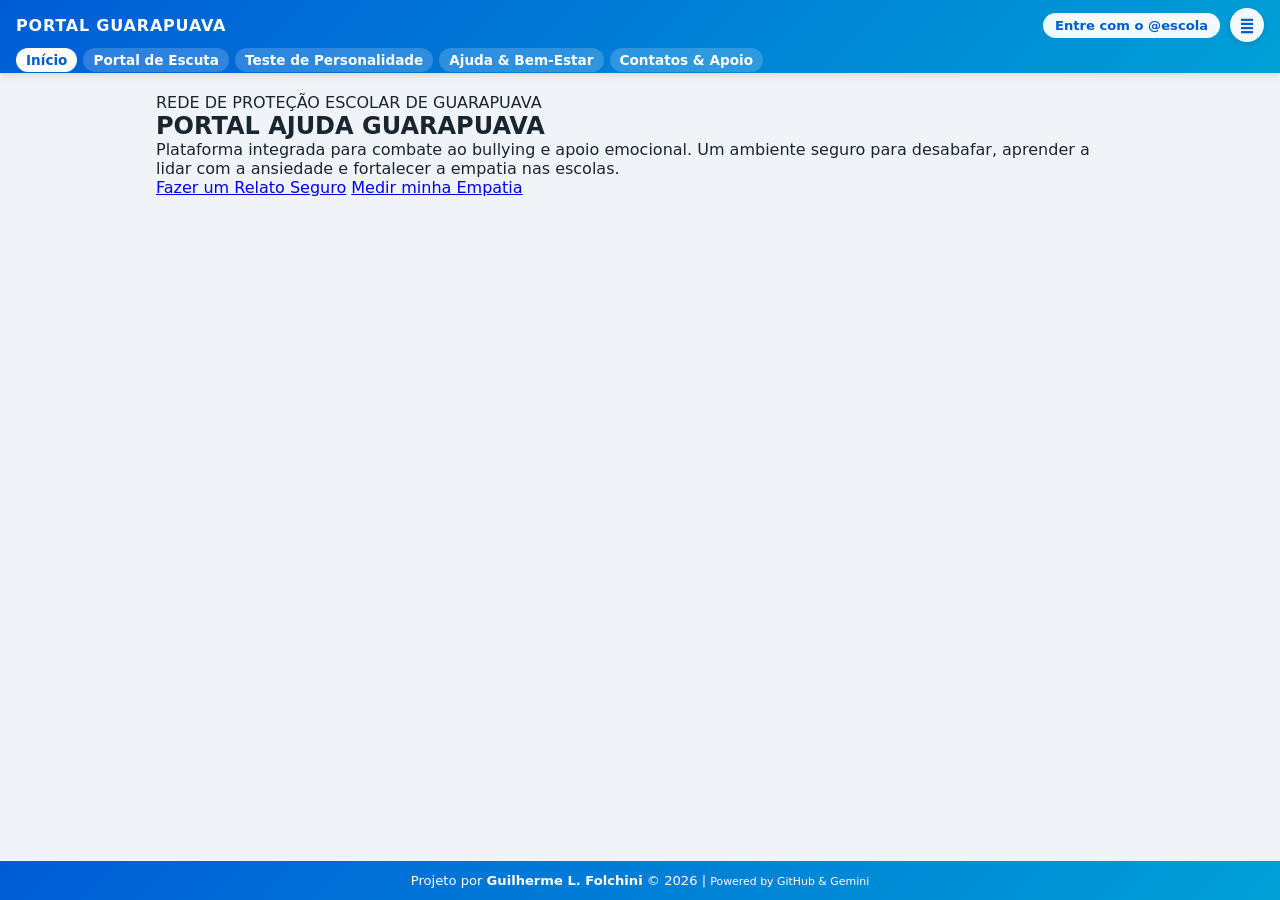
==== index.html @ 2d57bdec "V.2" ====
<!DOCTYPE html>
<html lang="pt-BR">
<head>
  <meta charset="UTF-8">
  <meta name="viewport" content="width=device-width, initial-scale=1.0">
  <title>Portal Ajuda Guarapuava - Início</title>
  <link rel="stylesheet" href="style.css">
</head>
<body>
  <header>
    <div class="top-bar">
      <div class="logo"><a href="index.html" class="logo-link"><span class="logo-text">PORTAL GUARAPUAVA</span></a></div>
      <div class="top-bar-actions">
        <div class="login-wrapper">
          <button id="btn-toggle-login" class="btn-login-toggle">Entre com o @escola</button>
          <div id="login-dropdown" class="login-dropdown-menu hidden">
            <div id="login-form-container">
              <h4>Acesso Seed PR</h4>
              <form id="form-login-seed">
                <div class="role-selector">
                  <label class="role-option"><input type="radio" name="tipo_usuario" value="aluno" checked><span class="role-box">Aluno</span></label>
                  <label class="role-option"><input type="radio" name="tipo_usuario" value="professor"><span class="role-box">Professor</span></label>
                </div>
                <input type="email" id="email-seed" placeholder="seu.nome@escola.pr.gov.br" required>
                <input type="password" id="senha-seed" placeholder="Senha" required>
                <button type="submit" class="btn-login-submit">Entrar</button>
              </form>
            </div>
            <div id="user-profile-badge" class="hidden"></div>
          </div>
        </div>
        <div class="accessibility-wrapper">
          <button id="btn-toggle-accessibility" class="btn-acc-circle">≣</button>
          <div id="accessibility-menu" class="accessibility-dropdown hidden">
            <button id="btn-font-increase">A+ Aumentar Fonte</button>
            <button id="btn-font-decrease">A- Diminuir Fonte</button>
            <button id="btn-dark-mode">Modo Escuro</button>
            <button id="btn-high-contrast">Alto Contraste</button>
          </div>
        </div>
      </div>
    </div>
    <nav class="main-nav">
      <ul>
        <li><a href="index.html" class="active">Início</a></li>
        <li><a href="denuncia.html">Portal de Escuta</a></li>
        <li><a href="teste.html">Teste de Personalidade</a></li>
        <li><a href="ajuda.html">Ajuda & Bem-Estar</a></li>
        <li><a href="contatos.html">Contatos & Apoio</a></li>
      </ul>
    </nav>
  </header>

  <main class="container">
    <section class="hero-thumbnail">
      <div class="thumbnail-badge">REDE DE PROTEÇÃO ESCOLAR DE GUARAPUAVA</div>
      <h1 class="hero-main-title">PORTAL AJUDA GUARAPUAVA</h1>
      <p class="hero-description">
        Plataforma integrada para combate ao bullying e apoio emocional. Um ambiente seguro para desabafar, aprender a lidar com a ansiedade e fortalecer a empatia nas escolas.
      </p>
      <div class="hero-buttons">
        <a href="denuncia.html" class="btn-hero-primary">Fazer um Relato Seguro</a>
        <a href="teste.html" class="btn-hero-secondary">Medir minha Empatia</a>
      </div>
    </section>
  </main>

  <button id="btn-back-to-top">↑</button>
  <footer>
    <p>Projeto por <strong>Guilherme L. Folchini</strong> &copy; 2026 | <small>Powered by GitHub & Gemini</small></p>
  </footer>
  <script src="script.js"></script>
</body>
</html>
---- style.css ----
/* ===================================================
   1. PALETAS DE CORES & VARIÁVEIS
   =================================================== */
:root {
  --grad-1: #005CD6;
  --grad-2: #00A0D6;
  --bg-color: #f0f4f8;
  --card-bg: #ffffff;
  --text-color: #1a2530;
  --border-color: #d1e7dd;
  --font-size-base: 16px;
  --header-bg: linear-gradient(135deg, var(--grad-1), var(--grad-2));
  --footer-bg: linear-gradient(135deg, var(--grad-1), var(--grad-2));
}

body.dark-mode {
  --bg-color: #1e1e2d;
  --card-bg: #2b2b3d;
  --text-color: #f0f0f5;
  --border-color: #3f3f5a;
  --header-bg: linear-gradient(135deg, #0f172a, #1e293b);
  --footer-bg: linear-gradient(135deg, #0f172a, #1e293b);
}

body.high-contrast {
  --bg-color: #000000 !important;
  --card-bg: #000000 !important;
  --text-color: #ffff00 !important;
  --border-color: #ffffff !important;
  --header-bg: #000000 !important;
  --footer-bg: #000000 !important;
}

* {
  box-sizing: border-box;
  margin: 0;
  padding: 0;
  font-family: 'Segoe UI', system-ui, -apple-system, sans-serif;
}

html {
  font-size: var(--font-size-base);
  scroll-behavior: smooth;
}

body {
  background-color: var(--bg-color);
  color: var(--text-color);
  min-height: 100vh;
  display: flex;
  flex-direction: column;
}

/* ===================================================
   2. TOP BAR MAIS COMPACTA & CONTROLES
   =================================================== */
header {
  background: var(--header-bg);
  padding: 4px 16px; /* Reduzido para deixar mais fina */
  box-shadow: 0 2px 8px rgba(0,0,0,0.12);
}

.top-bar {
  display: flex;
  justify-content: space-between;
  align-items: center;
  min-height: 42px;
}

.logo-text {
  color: #ffffff;
  font-weight: 900;
  letter-spacing: 0.8px;
  font-size: 1rem;
}

.logo-link {
  text-decoration: none;
}

.top-bar-actions {
  display: flex;
  gap: 10px;
  align-items: center;
}

/* Botão de Login */
.btn-login-toggle {
  background: rgba(255, 255, 255, 0.95);
  color: #005CD6;
  border: none;
  padding: 5px 12px;
  border-radius: 14px;
  font-weight: 700;
  font-size: 0.82rem;
  cursor: pointer;
  display: flex;
  align-items: center;
  gap: 6px;
  transition: background 0.2s ease;
}

.btn-login-toggle:hover {
  background: #ffffff;
}

.user-avatar-img {
  width: 22px;
  height: 22px;
  border-radius: 50%;
  object-fit: cover;
  border: 1px solid #005CD6;
}

/* Botão Circular de Acessibilidade ≣ no canto superior direito */
.btn-acc-circle {
  width: 34px;
  height: 34px;
  border-radius: 50%;
  background: rgba(255, 255, 255, 0.95);
  color: #005CD6;
  border: none;
  font-size: 1.2rem;
  font-weight: bold;
  cursor: pointer;
  display: flex;
  align-items: center;
  justify-content: center;
  transition: transform 0.2s ease, background 0.2s ease;
  box-shadow: 0 2px 5px rgba(0,0,0,0.15);
}

.btn-acc-circle:hover {
  background: #ffffff;
  transform: scale(1.05);
}

.accessibility-wrapper, .login-wrapper {
  position: relative;
}

.accessibility-dropdown, .login-dropdown-menu {
  position: absolute;
  right: 0;
  top: 42px;
  background: var(--card-bg);
  border: 1px solid var(--border-color);
  padding: 14px;
  border-radius: 12px;
  box-shadow: 0 8px 25px rgba(0,0,0,0.25);
  z-index: 1000;
  min-width: 240px;
}

.accessibility-dropdown button {
  display: block;
  width: 100%;
  padding: 8px 12px;
  margin-bottom: 6px;
  background: transparent;
  border: 1px solid var(--border-color);
  color: var(--text-color);
  border-radius: 8px;
  cursor: pointer;
  text-align: left;
  font-weight: 600;
  font-size: 0.85rem;
}

.accessibility-dropdown button:hover {
  background: var(--grad-1);
  color: #fff;
}

/* Form de Login no Dropdown */
.login-dropdown-menu h4 {
  margin-bottom: 4px;
  font-size: 0.95rem;
}

.login-subtext {
  font-size: 0.75rem;
  opacity: 0.8;
  margin-bottom: 10px;
}

.role-selector {
  display: flex;
  gap: 8px;
  margin-bottom: 10px;
}

.role-option {
  flex: 1;
  cursor: pointer;
}

.role-option input {
  display: none;
}

.role-box {
  display: block;
  text-align: center;
  padding: 5px;
  border: 1px solid var(--border-color);
  border-radius: 6px;
  font-size: 0.8rem;
  font-weight: 600;
}

.role-option input:checked + .role-box {
  background: var(--grad-1);
  color: #ffffff;
  border-color: var(--grad-1);
}

.login-dropdown-menu input[type="email"],
.login-dropdown-menu input[type="password"] {
  width: 100%;
  padding: 7px 9px;
  margin-bottom: 8px;
  border: 1px solid var(--border-color);
  border-radius: 6px;
  background: var(--bg-color);
  color: var(--text-color);
  font-size: 0.82rem;
}

.btn-login-submit {
  width: 100%;
  padding: 7px;
  background: var(--grad-1);
  color: #fff;
  border: none;
  border-radius: 6px;
  font-weight: bold;
  cursor: pointer;
}

/* Card de Perfil do Usuário Logado */
.profile-card {
  text-align: center;
  padding: 8px 4px;
}

.profile-avatar-img {
  width: 56px;
  height: 56px;
  border-radius: 50%;
  margin-bottom: 8px;
  border: 2px solid var(--grad-1);
  object-fit: cover;
}

.profile-name {
  font-weight: bold;
  font-size: 0.95rem;
  margin-bottom: 2px;
}

.profile-email {
  font-size: 0.78rem;
  opacity: 0.75;
  margin-bottom: 10px;
}

/* Navegação Principal */
.main-nav ul {
  display: flex;
  list-style: none;
  margin-top: 4px;
  gap: 6px;
  flex-wrap: wrap;
}

.main-nav a {
  color: #ffffff;
  text-decoration: none;
  font-weight: 600;
  padding: 4px 10px;
  border-radius: 12px;
  background: rgba(255,255,255,0.18);
  font-size: 0.85rem;
  transition: all 0.2s ease;
}

.main-nav a:hover, .main-nav a.active {
  background: #ffffff;
  color: #005CD6;
}

/* ===================================================
   3. CONTEÚDO PRINCIPAL
   =================================================== */
.container {
  max-width: 1000px;
  margin: 20px auto;
  padding: 0 16px;
  flex: 1;
}

.subtitle {
  margin-top: 4px;
  margin-bottom: 18px;
  opacity: 0.85;
  font-size: 0.9rem;
}

.contacts-grid {
  display: grid;
  grid-template-columns: repeat(auto-fit, minmax(270px, 1fr));
  gap: 14px;
}

.contact-card {
  background: var(--card-bg);
  padding: 18px;
  border-radius: 10px;
  border: 1px solid var(--border-color);
  box-shadow: 0 2px 6px rgba(0,0,0,0.04);
}

.contact-card h3 {
  color: var(--grad-1);
  margin-bottom: 6px;
  font-size: 1.05rem;
}

.contact-card p {
  font-size: 0.88rem;
  margin-bottom: 5px;
  line-height: 1.4;
}

.hidden {
  display: none !important;
}

/* ===================================================
   4. BALÃO TRANSPARENTE DE NOTIFICAÇÃO (TOAST)
   =================================================== */
.toast-balao {
  position: fixed;
  bottom: 25px;
  left: 50%;
  transform: translateX(-50%);
  background: rgba(15, 23, 42, 0.75);
  color: #ffffff;
  padding: 8px 20px;
  border-radius: 20px;
  font-size: 0.85rem;
  font-weight: 600;
  z-index: 3000;
  opacity: 0;
  pointer-events: none;
  transition: opacity 0.3s ease, transform 0.3s ease;
  backdrop-filter: blur(5px);
  box-shadow: 0 4px 15px rgba(0,0,0,0.25);
  border: 1px solid rgba(255, 255, 255, 0.2);
}

.toast-balao.show {
  opacity: 1;
}

/* ===================================================
   5. FOOTER & BOTÃO TOPO
   =================================================== */
#btn-back-to-top {
  position: fixed;
  bottom: 20px;
  right: 20px;
  background: var(--grad-1);
  color: #fff;
  border: none;
  padding: 8px 14px;
  border-radius: 50px;
  cursor: pointer;
  display: none;
}

footer {
  text-align: center;
  padding: 12px;
  background: var(--footer-bg);
  color: #fff;
  margin-top: auto;
  font-size: 0.82rem;
}
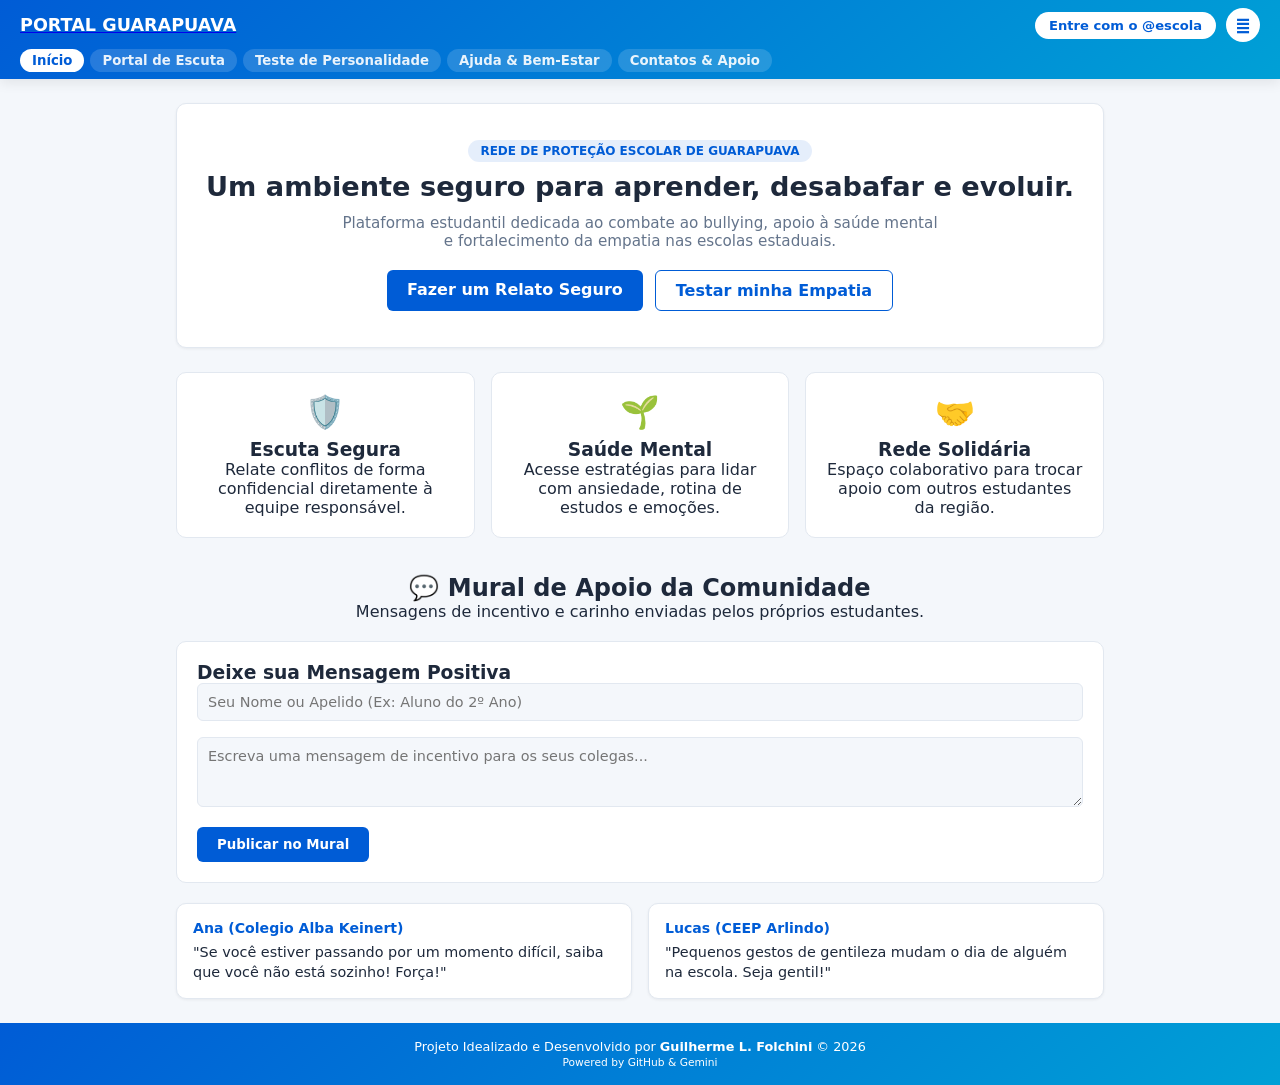
==== commit 399f68bf: "besta 2" ====
--- a/index.html
+++ b/index.html
@@ -7,30 +7,41 @@
   <link rel="stylesheet" href="style.css">
 </head>
 <body>
+
   <header>
     <div class="top-bar">
-      <div class="logo"><a href="index.html" class="logo-link"><span class="logo-text">PORTAL GUARAPUAVA</span></a></div>
+      <div class="logo">
+        <a href="index.html" class="logo-link"><span class="logo-text">PORTAL GUARAPUAVA</span></a>
+      </div>
       <div class="top-bar-actions">
         <div class="login-wrapper">
           <button id="btn-toggle-login" class="btn-login-toggle">Entre com o @escola</button>
           <div id="login-dropdown" class="login-dropdown-menu hidden">
             <div id="login-form-container">
               <h4>Acesso Seed PR</h4>
+              <p class="login-subtext">Utilize sua conta <code>@escola.pr.gov.br</code></p>
               <form id="form-login-seed">
                 <div class="role-selector">
-                  <label class="role-option"><input type="radio" name="tipo_usuario" value="aluno" checked><span class="role-box">Aluno</span></label>
-                  <label class="role-option"><input type="radio" name="tipo_usuario" value="professor"><span class="role-box">Professor</span></label>
+                  <label class="role-option">
+                    <input type="radio" name="tipo_usuario" value="aluno" checked>
+                    <span class="role-box">Aluno</span>
+                  </label>
+                  <label class="role-option">
+                    <input type="radio" name="tipo_usuario" value="professor">
+                    <span class="role-box">Professor</span>
+                  </label>
                 </div>
                 <input type="email" id="email-seed" placeholder="seu.nome@escola.pr.gov.br" required>
-                <input type="password" id="senha-seed" placeholder="Senha" required>
+                <input type="password" id="senha-seed" placeholder="••••••••" required>
                 <button type="submit" class="btn-login-submit">Entrar</button>
               </form>
             </div>
             <div id="user-profile-badge" class="hidden"></div>
           </div>
         </div>
+
         <div class="accessibility-wrapper">
-          <button id="btn-toggle-accessibility" class="btn-acc-circle">≣</button>
+          <button id="btn-toggle-accessibility" class="btn-acc-circle" title="Opções de Acessibilidade">≣</button>
           <div id="accessibility-menu" class="accessibility-dropdown hidden">
             <button id="btn-font-increase">A+ Aumentar Fonte</button>
             <button id="btn-font-decrease">A- Diminuir Fonte</button>
@@ -40,6 +51,7 @@
         </div>
       </div>
     </div>
+
     <nav class="main-nav">
       <ul>
         <li><a href="index.html" class="active">Início</a></li>
@@ -52,23 +64,67 @@
   </header>
 
   <main class="container">
-    <section class="hero-thumbnail">
-      <div class="thumbnail-badge">REDE DE PROTEÇÃO ESCOLAR DE GUARAPUAVA</div>
-      <h1 class="hero-main-title">PORTAL AJUDA GUARAPUAVA</h1>
-      <p class="hero-description">
-        Plataforma integrada para combate ao bullying e apoio emocional. Um ambiente seguro para desabafar, aprender a lidar com a ansiedade e fortalecer a empatia nas escolas.
+    <section class="hero-card">
+      <span class="hero-tag">REDE DE PROTEÇÃO ESCOLAR DE GUARAPUAVA</span>
+      <h1 class="hero-title">Um ambiente seguro para aprender, desabafar e evoluir.</h1>
+      <p class="hero-text">
+        Plataforma estudantil dedicada ao combate ao bullying, apoio à saúde mental e fortalecimento da empatia nas escolas estaduais.
       </p>
-      <div class="hero-buttons">
-        <a href="denuncia.html" class="btn-hero-primary">Fazer um Relato Seguro</a>
-        <a href="teste.html" class="btn-hero-secondary">Medir minha Empatia</a>
+      <div class="hero-actions">
+        <a href="denuncia.html" class="btn-primary">Fazer um Relato Seguro</a>
+        <a href="teste.html" class="btn-secondary">Testar minha Empatia</a>
       </div>
+    </section>
+
+    <section class="features-grid">
+      <div class="feature-item">
+        <div class="feature-icon">🛡️</div>
+        <h3>Escuta Segura</h3>
+        <p>Relate conflitos de forma confidencial diretamente à equipe responsável.</p>
+      </div>
+      <div class="feature-item">
+        <div class="feature-icon">🌱</div>
+        <h3>Saúde Mental</h3>
+        <p>Acesse estratégias para lidar com ansiedade, rotina de estudos e emoções.</p>
+      </div>
+      <div class="feature-item">
+        <div class="feature-icon">🤝</div>
+        <h3>Rede Solidária</h3>
+        <p>Espaço colaborativo para trocar apoio com outros estudantes da região.</p>
+      </div>
+    </section>
+
+    <section class="mural-section">
+      <div class="section-header">
+        <h2>💬 Mural de Apoio da Comunidade</h2>
+        <p>Mensagens de incentivo e carinho enviadas pelos próprios estudantes.</p>
+      </div>
+
+      <div class="mural-form-card">
+        <h3>Deixe sua Mensagem Positiva</h3>
+        <form id="form-novo-post">
+          <div class="form-group">
+            <input type="text" id="autor-post" placeholder="Seu Nome ou Apelido (Ex: Aluno do 2º Ano)" required>
+          </div>
+          <div class="form-group">
+            <textarea id="texto-post" rows="3" placeholder="Escreva uma mensagem de incentivo para os seus colegas..." required></textarea>
+          </div>
+          <button type="submit" class="btn-primary">Publicar no Mural</button>
+        </form>
+      </div>
+
+      <div id="mural-feed" class="mural-grid">
+        </div>
     </section>
   </main>
 
-  <button id="btn-back-to-top">↑</button>
+  <button id="btn-back-to-top" title="Voltar ao topo">↑ Topo</button>
+
   <footer>
-    <p>Projeto por <strong>Guilherme L. Folchini</strong> &copy; 2026 | <small>Powered by GitHub & Gemini</small></p>
+    <p>Projeto Idealizado e Desenvolvido por <strong>Guilherme L. Folchini</strong> &copy; 2026</p>
+    <p class="powered-tag"><small>Powered by GitHub & Gemini</small></p>
   </footer>
+
   <script src="script.js"></script>
 </body>
 </html>
--- a/style.css
+++ b/style.css
@@ -1,36 +1,49 @@
 /* ===================================================
-   1. PALETAS DE CORES & VARIÁVEIS
+   1. VARIÁVEIS E TEMAS (DARK MODE & ALTO CONTRASTE)
    =================================================== */
 :root {
-  --grad-1: #005CD6;
-  --grad-2: #00A0D6;
-  --bg-color: #f0f4f8;
-  --card-bg: #ffffff;
-  --text-color: #1a2530;
-  --border-color: #d1e7dd;
-  --font-size-base: 16px;
-  --header-bg: linear-gradient(135deg, var(--grad-1), var(--grad-2));
-  --footer-bg: linear-gradient(135deg, var(--grad-1), var(--grad-2));
-}
-
+  --primary: #005CD6;
+  --primary-hover: #0046a3;
+  --bg-main: #f4f7fb;
+  --bg-card: #ffffff;
+  --bg-header: linear-gradient(135deg, #005CD6, #00A0D6);
+  --text-main: #1e293b;
+  --text-muted: #64748b;
+  --border-color: #e2e8f0;
+  --shadow-sm: 0 1px 3px rgba(0,0,0,0.06);
+  --shadow-md: 0 4px 12px rgba(0,0,0,0.08);
+  --radius: 10px;
+}
+
+/* Modo Escuro Corrigido */
 body.dark-mode {
-  --bg-color: #1e1e2d;
-  --card-bg: #2b2b3d;
-  --text-color: #f0f0f5;
-  --border-color: #3f3f5a;
-  --header-bg: linear-gradient(135deg, #0f172a, #1e293b);
-  --footer-bg: linear-gradient(135deg, #0f172a, #1e293b);
-}
-
+  --primary: #38bdf8;
+  --primary-hover: #0284c7;
+  --bg-main: #0f172a;
+  --bg-card: #1e293b;
+  --bg-header: linear-gradient(135deg, #0f172a, #1e293b);
+  --text-main: #f8fafc;
+  --text-muted: #94a3b8;
+  --border-color: #334155;
+  --shadow-sm: 0 1px 3px rgba(0,0,0,0.3);
+  --shadow-md: 0 4px 12px rgba(0,0,0,0.4);
+}
+
+/* Alto Contraste Corrigido */
 body.high-contrast {
-  --bg-color: #000000 !important;
-  --card-bg: #000000 !important;
-  --text-color: #ffff00 !important;
+  --primary: #ffff00;
+  --primary-hover: #ffffff;
+  --bg-main: #000000 !important;
+  --bg-card: #000000 !important;
+  --bg-header: #000000 !important;
+  --text-main: #ffff00 !important;
+  --text-muted: #ffffff !important;
   --border-color: #ffffff !important;
-  --header-bg: #000000 !important;
-  --footer-bg: #000000 !important;
-}
-
+  --shadow-sm: none;
+  --shadow-md: none;
+}
+
+/* Reset Global */
 * {
   box-sizing: border-box;
   margin: 0;
@@ -38,353 +51,266 @@
   font-family: 'Segoe UI', system-ui, -apple-system, sans-serif;
 }
 
-html {
-  font-size: var(--font-size-base);
-  scroll-behavior: smooth;
-}
-
 body {
-  background-color: var(--bg-color);
-  color: var(--text-color);
+  background-color: var(--bg-main);
+  color: var(--text-main);
   min-height: 100vh;
   display: flex;
   flex-direction: column;
-}
+  transition: background 0.2s ease, color 0.2s ease;
+}
+
+.hidden { display: none !important; }
 
 /* ===================================================
-   2. TOP BAR MAIS COMPACTA & CONTROLES
+   2. HEADER & TOP BAR
    =================================================== */
 header {
-  background: var(--header-bg);
-  padding: 4px 16px; /* Reduzido para deixar mais fina */
-  box-shadow: 0 2px 8px rgba(0,0,0,0.12);
+  background: var(--bg-header);
+  color: #fff;
+  padding: 8px 20px 10px 20px;
+  position: sticky;
+  top: 0;
+  z-index: 1000;
+  box-shadow: var(--shadow-md);
 }
 
 .top-bar {
   display: flex;
   justify-content: space-between;
   align-items: center;
-  min-height: 42px;
 }
 
 .logo-text {
-  color: #ffffff;
-  font-weight: 900;
-  letter-spacing: 0.8px;
-  font-size: 1rem;
-}
-
-.logo-link {
+  color: #fff;
+  font-weight: 800;
+  font-size: 1.1rem;
   text-decoration: none;
 }
 
 .top-bar-actions {
   display: flex;
+  align-items: center;
   gap: 10px;
-  align-items: center;
-}
-
-/* Botão de Login */
+}
+
 .btn-login-toggle {
-  background: rgba(255, 255, 255, 0.95);
+  background: #fff;
   color: #005CD6;
   border: none;
-  padding: 5px 12px;
-  border-radius: 14px;
+  padding: 6px 14px;
+  border-radius: 20px;
   font-weight: 700;
   font-size: 0.82rem;
   cursor: pointer;
   display: flex;
   align-items: center;
-  gap: 6px;
-  transition: background 0.2s ease;
-}
-
-.btn-login-toggle:hover {
-  background: #ffffff;
-}
-
-.user-avatar-img {
-  width: 22px;
-  height: 22px;
-  border-radius: 50%;
-  object-fit: cover;
-  border: 1px solid #005CD6;
-}
-
-/* Botão Circular de Acessibilidade ≣ no canto superior direito */
+  gap: 8px;
+}
+
 .btn-acc-circle {
   width: 34px;
   height: 34px;
   border-radius: 50%;
-  background: rgba(255, 255, 255, 0.95);
+  background: #fff;
   color: #005CD6;
   border: none;
   font-size: 1.2rem;
-  font-weight: bold;
   cursor: pointer;
   display: flex;
   align-items: center;
   justify-content: center;
-  transition: transform 0.2s ease, background 0.2s ease;
-  box-shadow: 0 2px 5px rgba(0,0,0,0.15);
-}
-
-.btn-acc-circle:hover {
-  background: #ffffff;
-  transform: scale(1.05);
-}
-
-.accessibility-wrapper, .login-wrapper {
-  position: relative;
-}
+  font-weight: bold;
+}
+
+/* Dropdowns */
+.accessibility-wrapper, .login-wrapper { position: relative; }
 
 .accessibility-dropdown, .login-dropdown-menu {
   position: absolute;
   right: 0;
   top: 42px;
-  background: var(--card-bg);
-  border: 1px solid var(--border-color);
-  padding: 14px;
-  border-radius: 12px;
-  box-shadow: 0 8px 25px rgba(0,0,0,0.25);
-  z-index: 1000;
+  background: var(--bg-card);
+  border: 1px solid var(--border-color);
+  padding: 16px;
+  border-radius: var(--radius);
+  box-shadow: var(--shadow-md);
   min-width: 240px;
+  z-index: 2000;
 }
 
 .accessibility-dropdown button {
   display: block;
   width: 100%;
-  padding: 8px 12px;
+  padding: 8px;
   margin-bottom: 6px;
   background: transparent;
   border: 1px solid var(--border-color);
-  color: var(--text-color);
-  border-radius: 8px;
+  color: var(--text-main);
+  border-radius: 6px;
   cursor: pointer;
+  font-weight: 600;
   text-align: left;
-  font-weight: 600;
-  font-size: 0.85rem;
-}
-
-.accessibility-dropdown button:hover {
-  background: var(--grad-1);
-  color: #fff;
-}
-
-/* Form de Login no Dropdown */
-.login-dropdown-menu h4 {
-  margin-bottom: 4px;
-  font-size: 0.95rem;
-}
-
-.login-subtext {
-  font-size: 0.75rem;
-  opacity: 0.8;
-  margin-bottom: 10px;
-}
-
-.role-selector {
-  display: flex;
-  gap: 8px;
-  margin-bottom: 10px;
-}
-
-.role-option {
-  flex: 1;
-  cursor: pointer;
-}
-
-.role-option input {
-  display: none;
-}
-
+}
+
+.role-selector { display: flex; gap: 8px; margin: 8px 0; }
+.role-option { flex: 1; cursor: pointer; }
+.role-option input { display: none; }
 .role-box {
-  display: block;
-  text-align: center;
-  padding: 5px;
-  border: 1px solid var(--border-color);
-  border-radius: 6px;
-  font-size: 0.8rem;
-  font-weight: 600;
-}
-
+  display: block; text-align: center; padding: 4px;
+  border: 1px solid var(--border-color); border-radius: 4px;
+  font-size: 0.8rem; color: var(--text-muted);
+}
 .role-option input:checked + .role-box {
-  background: var(--grad-1);
-  color: #ffffff;
-  border-color: var(--grad-1);
-}
-
-.login-dropdown-menu input[type="email"],
-.login-dropdown-menu input[type="password"] {
-  width: 100%;
-  padding: 7px 9px;
-  margin-bottom: 8px;
-  border: 1px solid var(--border-color);
-  border-radius: 6px;
-  background: var(--bg-color);
-  color: var(--text-color);
-  font-size: 0.82rem;
+  background: var(--primary); color: #fff; border-color: var(--primary);
 }
 
 .btn-login-submit {
-  width: 100%;
-  padding: 7px;
-  background: var(--grad-1);
-  color: #fff;
-  border: none;
-  border-radius: 6px;
-  font-weight: bold;
-  cursor: pointer;
-}
-
-/* Card de Perfil do Usuário Logado */
-.profile-card {
-  text-align: center;
-  padding: 8px 4px;
-}
-
-.profile-avatar-img {
-  width: 56px;
-  height: 56px;
-  border-radius: 50%;
-  margin-bottom: 8px;
-  border: 2px solid var(--grad-1);
-  object-fit: cover;
-}
-
-.profile-name {
-  font-weight: bold;
-  font-size: 0.95rem;
-  margin-bottom: 2px;
-}
-
-.profile-email {
-  font-size: 0.78rem;
-  opacity: 0.75;
-  margin-bottom: 10px;
-}
-
-/* Navegação Principal */
-.main-nav ul {
-  display: flex;
-  list-style: none;
-  margin-top: 4px;
-  gap: 6px;
-  flex-wrap: wrap;
-}
-
+  width: 100%; padding: 8px; background: var(--primary); color: #fff;
+  border: none; border-radius: 4px; font-weight: bold; cursor: pointer;
+}
+
+.main-nav { margin-top: 8px; }
+.main-nav ul { display: flex; list-style: none; gap: 6px; flex-wrap: wrap; }
 .main-nav a {
-  color: #ffffff;
-  text-decoration: none;
-  font-weight: 600;
-  padding: 4px 10px;
-  border-radius: 12px;
-  background: rgba(255,255,255,0.18);
-  font-size: 0.85rem;
-  transition: all 0.2s ease;
-}
-
-.main-nav a:hover, .main-nav a.active {
-  background: #ffffff;
-  color: #005CD6;
-}
+  color: rgba(255,255,255,0.9); text-decoration: none; font-weight: 600;
+  font-size: 0.83rem; padding: 4px 12px; border-radius: 14px; background: rgba(255,255,255,0.15);
+}
+.main-nav a.active, .main-nav a:hover { background: #fff; color: #005CD6; }
 
 /* ===================================================
-   3. CONTEÚDO PRINCIPAL
+   3. ESTRUTURA E SEÇÕES
    =================================================== */
 .container {
-  max-width: 1000px;
-  margin: 20px auto;
+  max-width: 960px;
+  margin: 24px auto;
   padding: 0 16px;
   flex: 1;
-}
-
-.subtitle {
-  margin-top: 4px;
-  margin-bottom: 18px;
-  opacity: 0.85;
-  font-size: 0.9rem;
-}
-
-.contacts-grid {
+  width: 100%;
+}
+
+.section-header { margin-bottom: 20px; text-align: center; }
+.subtitle { color: var(--text-muted); font-size: 0.9rem; margin-top: 4px; }
+
+/* Hero Banner */
+.hero-card {
+  background: var(--bg-card);
+  border: 1px solid var(--border-color);
+  padding: 36px 24px;
+  border-radius: var(--radius);
+  text-align: center;
+  box-shadow: var(--shadow-sm);
+  margin-bottom: 24px;
+}
+
+.hero-tag {
+  background: rgba(0,92,214,0.1);
+  color: var(--primary);
+  font-size: 0.75rem;
+  font-weight: 800;
+  padding: 4px 12px;
+  border-radius: 12px;
+}
+
+.hero-title { font-size: 1.7rem; margin: 12px 0; color: var(--text-main); }
+.hero-text { color: var(--text-muted); max-width: 600px; margin: 0 auto 20px auto; font-size: 0.95rem; }
+.hero-actions { display: flex; justify-content: center; gap: 12px; flex-wrap: wrap; }
+
+.features-grid {
   display: grid;
-  grid-template-columns: repeat(auto-fit, minmax(270px, 1fr));
-  gap: 14px;
-}
-
-.contact-card {
-  background: var(--card-bg);
-  padding: 18px;
-  border-radius: 10px;
-  border: 1px solid var(--border-color);
-  box-shadow: 0 2px 6px rgba(0,0,0,0.04);
-}
-
-.contact-card h3 {
-  color: var(--grad-1);
-  margin-bottom: 6px;
-  font-size: 1.05rem;
-}
-
-.contact-card p {
-  font-size: 0.88rem;
-  margin-bottom: 5px;
-  line-height: 1.4;
-}
-
-.hidden {
-  display: none !important;
-}
-
-/* ===================================================
-   4. BALÃO TRANSPARENTE DE NOTIFICAÇÃO (TOAST)
-   =================================================== */
+  grid-template-columns: repeat(auto-fit, minmax(250px, 1fr));
+  gap: 16px;
+  margin-bottom: 30px;
+}
+
+.feature-item {
+  background: var(--bg-card);
+  border: 1px solid var(--border-color);
+  padding: 20px;
+  border-radius: var(--radius);
+  text-align: center;
+}
+
+.feature-icon { font-size: 2rem; margin-bottom: 8px; }
+
+/* Mural de Apoio */
+.mural-section { margin-top: 36px; }
+.mural-form-card {
+  background: var(--bg-card);
+  border: 1px solid var(--border-color);
+  padding: 20px;
+  border-radius: var(--radius);
+  margin-bottom: 20px;
+}
+
+.mural-grid {
+  display: grid;
+  grid-template-columns: repeat(auto-fit, minmax(260px, 1fr));
+  gap: 16px;
+}
+
+.mural-card {
+  background: var(--bg-card);
+  border: 1px solid var(--border-color);
+  padding: 16px;
+  border-radius: var(--radius);
+  box-shadow: var(--shadow-sm);
+}
+
+.mural-author { font-weight: 700; color: var(--primary); font-size: 0.88rem; margin-bottom: 6px; }
+.mural-text { font-size: 0.9rem; color: var(--text-main); line-height: 1.4; }
+
+/* Forms & UI Cards */
+.form-container, .contact-card {
+  background: var(--bg-card);
+  border: 1px solid var(--border-color);
+  padding: 24px;
+  border-radius: var(--radius);
+  box-shadow: var(--shadow-sm);
+}
+
+.form-group { margin-bottom: 16px; }
+.form-group label { display: block; font-weight: 600; font-size: 0.85rem; margin-bottom: 6px; }
+
+input[type="text"], input[type="email"], input[type="password"], select, textarea {
+  width: 100%; padding: 10px; border: 1px solid var(--border-color);
+  border-radius: 6px; background: var(--bg-main); color: var(--text-main); font-size: 0.9rem;
+}
+
+.btn-primary {
+  background: var(--primary); color: #fff; border: none; padding: 10px 20px;
+  border-radius: 6px; font-weight: 700; cursor: pointer; text-decoration: none; display: inline-block;
+}
+
+.btn-secondary {
+  background: transparent; color: var(--primary); border: 1px solid var(--primary);
+  padding: 10px 20px; border-radius: 6px; font-weight: 700; cursor: pointer; text-decoration: none; display: inline-block;
+}
+
+.contacts-grid { display: grid; grid-template-columns: repeat(auto-fit, minmax(270px, 1fr)); gap: 16px; }
+
+.alert-box { padding: 14px; border-radius: 6px; font-size: 0.88rem; margin-bottom: 16px; }
+.alert-box.warning { background: rgba(245, 158, 11, 0.15); border: 1px solid #f59e0b; color: #b45309; }
+.alert-box.info { background: rgba(0, 92, 214, 0.15); border: 1px solid var(--primary); color: var(--primary); }
+
+/* Toast & Modais */
 .toast-balao {
-  position: fixed;
-  bottom: 25px;
-  left: 50%;
-  transform: translateX(-50%);
-  background: rgba(15, 23, 42, 0.75);
-  color: #ffffff;
-  padding: 8px 20px;
-  border-radius: 20px;
-  font-size: 0.85rem;
-  font-weight: 600;
-  z-index: 3000;
-  opacity: 0;
-  pointer-events: none;
-  transition: opacity 0.3s ease, transform 0.3s ease;
-  backdrop-filter: blur(5px);
-  box-shadow: 0 4px 15px rgba(0,0,0,0.25);
-  border: 1px solid rgba(255, 255, 255, 0.2);
-}
-
-.toast-balao.show {
-  opacity: 1;
-}
-
-/* ===================================================
-   5. FOOTER & BOTÃO TOPO
-   =================================================== */
+  position: fixed; bottom: 20px; left: 50%; transform: translateX(-50%);
+  background: rgba(15, 23, 42, 0.9); color: #fff; padding: 8px 20px;
+  border-radius: 20px; font-size: 0.85rem; pointer-events: none; opacity: 0; transition: opacity 0.3s;
+}
+.toast-balao.show { opacity: 1; }
+
+.modal-overlay {
+  position: fixed; top:0; left:0; width:100%; height:100%;
+  background: rgba(0,0,0,0.5); display: flex; align-items: center; justify-content: center; z-index: 3000;
+}
+.modal-box { background: var(--bg-card); padding: 24px; border-radius: var(--radius); text-align: center; max-width: 400px; width: 90%; }
+.modal-buttons { display: flex; gap: 10px; justify-content: center; margin-top: 16px; }
+
 #btn-back-to-top {
-  position: fixed;
-  bottom: 20px;
-  right: 20px;
-  background: var(--grad-1);
-  color: #fff;
-  border: none;
-  padding: 8px 14px;
-  border-radius: 50px;
-  cursor: pointer;
-  display: none;
-}
-
-footer {
-  text-align: center;
-  padding: 12px;
-  background: var(--footer-bg);
-  color: #fff;
-  margin-top: auto;
-  font-size: 0.82rem;
-}+  position: fixed; bottom: 20px; right: 20px; background: var(--primary);
+  color: #fff; border: none; padding: 8px 14px; border-radius: 20px; cursor: pointer; display: none;
+}
+
+footer { text-align: center; padding: 16px; background: var(--bg-header); color: #fff; margin-top: auto; font-size: 0.8rem; }
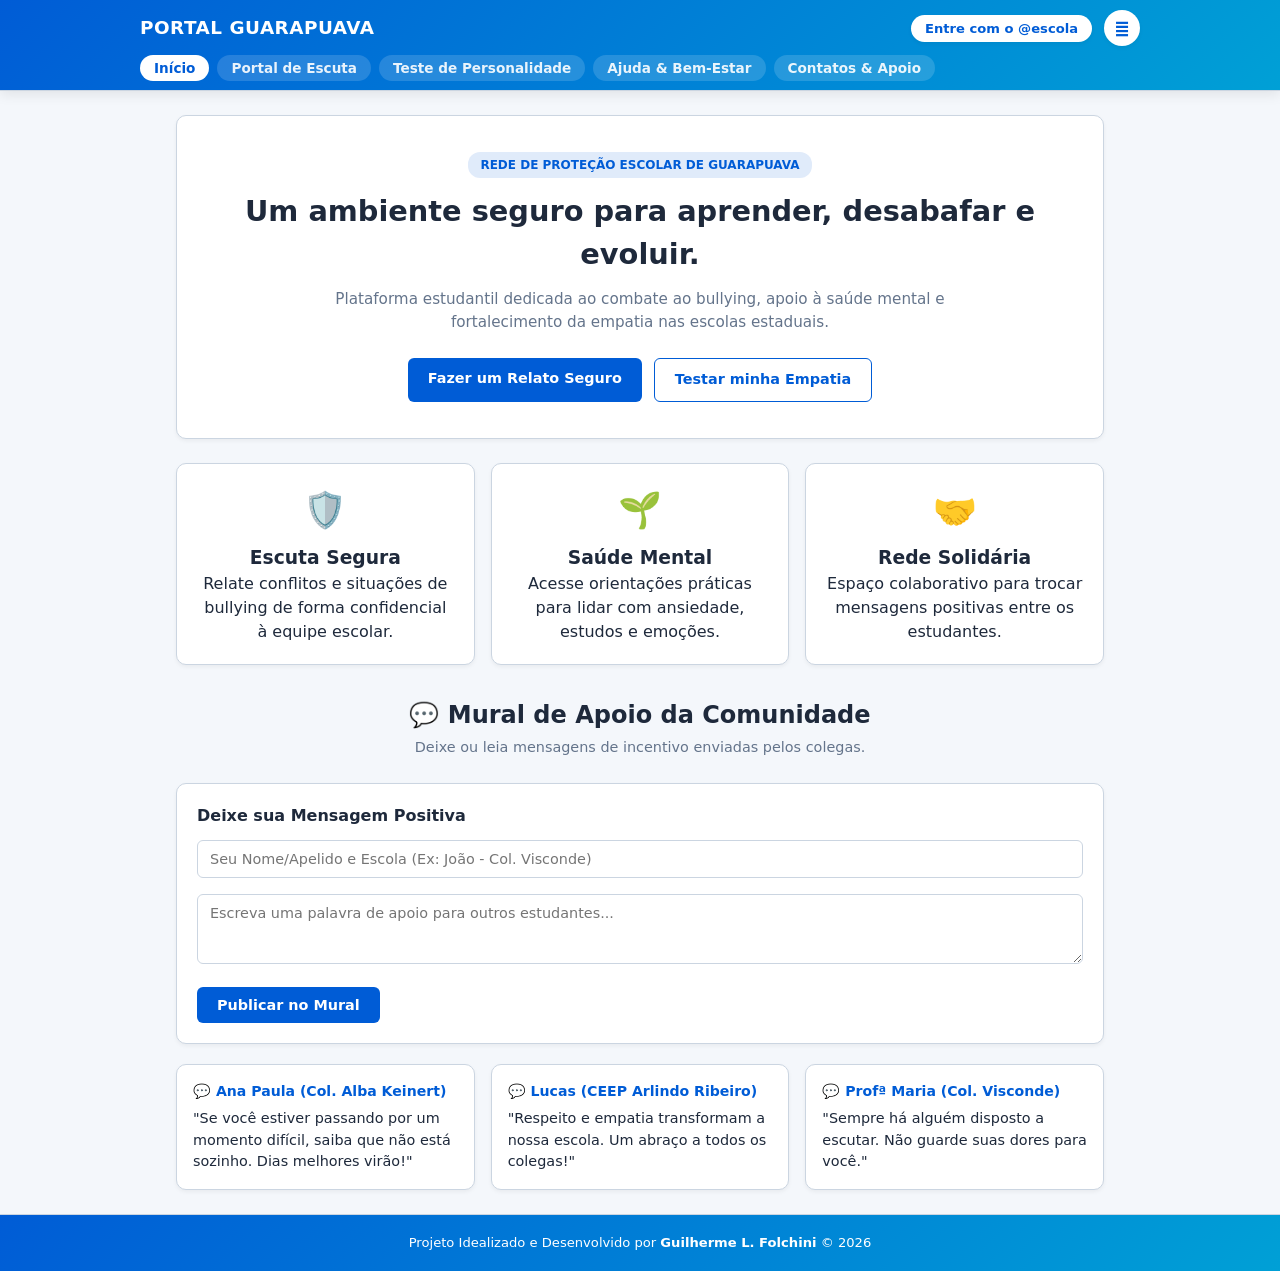
==== commit 2575a6d0: "betudos 2.3" ====
--- a/index.html
+++ b/index.html
@@ -3,7 +3,7 @@
 <head>
   <meta charset="UTF-8">
   <meta name="viewport" content="width=device-width, initial-scale=1.0">
-  <title>Portal Ajuda Guarapuava - Início</title>
+  <title>Portal Guarapuava - Início</title>
   <link rel="stylesheet" href="style.css">
 </head>
 <body>
@@ -11,29 +11,19 @@
   <header>
     <div class="top-bar">
       <div class="logo">
-        <a href="index.html" class="logo-link"><span class="logo-text">PORTAL GUARAPUAVA</span></a>
+        <a href="index.html" class="logo-link">PORTAL GUARAPUAVA</a>
       </div>
       <div class="top-bar-actions">
         <div class="login-wrapper">
           <button id="btn-toggle-login" class="btn-login-toggle">Entre com o @escola</button>
           <div id="login-dropdown" class="login-dropdown-menu hidden">
             <div id="login-form-container">
-              <h4>Acesso Seed PR</h4>
-              <p class="login-subtext">Utilize sua conta <code>@escola.pr.gov.br</code></p>
+              <h4 style="margin-bottom:4px; font-size:0.9rem;">Acesso Seed PR</h4>
+              <p style="font-size:0.75rem; color:var(--text-muted); margin-bottom:12px;">Utilize sua conta <code>@escola.pr.gov.br</code></p>
               <form id="form-login-seed">
-                <div class="role-selector">
-                  <label class="role-option">
-                    <input type="radio" name="tipo_usuario" value="aluno" checked>
-                    <span class="role-box">Aluno</span>
-                  </label>
-                  <label class="role-option">
-                    <input type="radio" name="tipo_usuario" value="professor">
-                    <span class="role-box">Professor</span>
-                  </label>
-                </div>
-                <input type="email" id="email-seed" placeholder="seu.nome@escola.pr.gov.br" required>
-                <input type="password" id="senha-seed" placeholder="••••••••" required>
-                <button type="submit" class="btn-login-submit">Entrar</button>
+                <input type="email" id="email-seed" placeholder="seu.nome@escola.pr.gov.br" style="margin-bottom:10px;" required>
+                <input type="password" id="senha-seed" placeholder="••••••••" style="margin-bottom:12px;" required>
+                <button type="submit" class="btn-primary" style="width:100%; padding:8px;">Entrar</button>
               </form>
             </div>
             <div id="user-profile-badge" class="hidden"></div>
@@ -41,7 +31,7 @@
         </div>
 
         <div class="accessibility-wrapper">
-          <button id="btn-toggle-accessibility" class="btn-acc-circle" title="Opções de Acessibilidade">≣</button>
+          <button id="btn-toggle-accessibility" class="btn-acc-circle" title="Acessibilidade">≣</button>
           <div id="accessibility-menu" class="accessibility-dropdown hidden">
             <button id="btn-font-increase">A+ Aumentar Fonte</button>
             <button id="btn-font-decrease">A- Diminuir Fonte</button>
@@ -80,49 +70,47 @@
       <div class="feature-item">
         <div class="feature-icon">🛡️</div>
         <h3>Escuta Segura</h3>
-        <p>Relate conflitos de forma confidencial diretamente à equipe responsável.</p>
+        <p>Relate conflitos e situações de bullying de forma confidencial à equipe escolar.</p>
       </div>
       <div class="feature-item">
         <div class="feature-icon">🌱</div>
         <h3>Saúde Mental</h3>
-        <p>Acesse estratégias para lidar com ansiedade, rotina de estudos e emoções.</p>
+        <p>Acesse orientações práticas para lidar com ansiedade, estudos e emoções.</p>
       </div>
       <div class="feature-item">
         <div class="feature-icon">🤝</div>
         <h3>Rede Solidária</h3>
-        <p>Espaço colaborativo para trocar apoio com outros estudantes da região.</p>
+        <p>Espaço colaborativo para trocar mensagens positivas entre os estudantes.</p>
       </div>
     </section>
 
     <section class="mural-section">
       <div class="section-header">
         <h2>💬 Mural de Apoio da Comunidade</h2>
-        <p>Mensagens de incentivo e carinho enviadas pelos próprios estudantes.</p>
+        <p class="subtitle">Deixe ou leia mensagens de incentivo enviadas pelos colegas.</p>
       </div>
 
       <div class="mural-form-card">
-        <h3>Deixe sua Mensagem Positiva</h3>
+        <h3 style="margin-bottom:12px; font-size:1rem;">Deixe sua Mensagem Positiva</h3>
         <form id="form-novo-post">
           <div class="form-group">
-            <input type="text" id="autor-post" placeholder="Seu Nome ou Apelido (Ex: Aluno do 2º Ano)" required>
+            <input type="text" id="autor-post" placeholder="Seu Nome/Apelido e Escola (Ex: João - Col. Visconde)" required>
           </div>
           <div class="form-group">
-            <textarea id="texto-post" rows="3" placeholder="Escreva uma mensagem de incentivo para os seus colegas..." required></textarea>
+            <textarea id="texto-post" rows="3" placeholder="Escreva uma palavra de apoio para outros estudantes..." required></textarea>
           </div>
           <button type="submit" class="btn-primary">Publicar no Mural</button>
         </form>
       </div>
 
-      <div id="mural-feed" class="mural-grid">
-        </div>
+      <div id="mural-feed" class="mural-grid"></div>
     </section>
   </main>
 
-  <button id="btn-back-to-top" title="Voltar ao topo">↑ Topo</button>
+  <button id="btn-back-to-top">↑ Topo</button>
 
   <footer>
     <p>Projeto Idealizado e Desenvolvido por <strong>Guilherme L. Folchini</strong> &copy; 2026</p>
-    <p class="powered-tag"><small>Powered by GitHub & Gemini</small></p>
   </footer>
 
   <script src="script.js"></script>
--- a/style.css
+++ b/style.css
@@ -1,16 +1,17 @@
 /* ===================================================
-   1. VARIÁVEIS E TEMAS (DARK MODE & ALTO CONTRASTE)
+   1. VARIÁVEIS DE DESIGN & TEMAS (LIGHT / DARK / CONTRASTE)
    =================================================== */
 :root {
   --primary: #005CD6;
-  --primary-hover: #0046a3;
+  --primary-hover: #0043a0;
   --bg-main: #f4f7fb;
   --bg-card: #ffffff;
+  --bg-input: #ffffff;
   --bg-header: linear-gradient(135deg, #005CD6, #00A0D6);
   --text-main: #1e293b;
   --text-muted: #64748b;
-  --border-color: #e2e8f0;
-  --shadow-sm: 0 1px 3px rgba(0,0,0,0.06);
+  --border-color: #cbd5e1;
+  --shadow-sm: 0 2px 4px rgba(0,0,0,0.05);
   --shadow-md: 0 4px 12px rgba(0,0,0,0.08);
   --radius: 10px;
 }
@@ -21,20 +22,22 @@
   --primary-hover: #0284c7;
   --bg-main: #0f172a;
   --bg-card: #1e293b;
+  --bg-input: #0f172a;
   --bg-header: linear-gradient(135deg, #0f172a, #1e293b);
   --text-main: #f8fafc;
   --text-muted: #94a3b8;
   --border-color: #334155;
-  --shadow-sm: 0 1px 3px rgba(0,0,0,0.3);
+  --shadow-sm: 0 2px 4px rgba(0,0,0,0.3);
   --shadow-md: 0 4px 12px rgba(0,0,0,0.4);
 }
 
-/* Alto Contraste Corrigido */
+/* Modo Alto Contraste Corrigido */
 body.high-contrast {
   --primary: #ffff00;
   --primary-hover: #ffffff;
   --bg-main: #000000 !important;
   --bg-card: #000000 !important;
+  --bg-input: #000000 !important;
   --bg-header: #000000 !important;
   --text-main: #ffff00 !important;
   --text-muted: #ffffff !important;
@@ -57,45 +60,55 @@
   min-height: 100vh;
   display: flex;
   flex-direction: column;
-  transition: background 0.2s ease, color 0.2s ease;
+  transition: background-color 0.2s ease, color 0.2s ease;
+  line-height: 1.5;
 }
 
 .hidden { display: none !important; }
 
 /* ===================================================
-   2. HEADER & TOP BAR
+   2. HEADER & MENU SUPERIOR
    =================================================== */
 header {
   background: var(--bg-header);
-  color: #fff;
-  padding: 8px 20px 10px 20px;
+  color: #ffffff;
+  padding: 10px 20px;
   position: sticky;
   top: 0;
   z-index: 1000;
   box-shadow: var(--shadow-md);
+  border-bottom: 1px solid var(--border-color);
 }
 
 .top-bar {
   display: flex;
   justify-content: space-between;
   align-items: center;
-}
-
-.logo-text {
-  color: #fff;
+  max-width: 1000px;
+  margin: 0 auto;
+  width: 100%;
+}
+
+.logo-link {
+  text-decoration: none;
+  color: #ffffff;
   font-weight: 800;
-  font-size: 1.1rem;
-  text-decoration: none;
+  font-size: 1.15rem;
+  letter-spacing: 0.5px;
+}
+
+body.high-contrast .logo-link {
+  color: #ffff00 !important;
 }
 
 .top-bar-actions {
   display: flex;
   align-items: center;
-  gap: 10px;
+  gap: 12px;
 }
 
 .btn-login-toggle {
-  background: #fff;
+  background: #ffffff;
   color: #005CD6;
   border: none;
   padding: 6px 14px;
@@ -106,13 +119,19 @@
   display: flex;
   align-items: center;
   gap: 8px;
+  box-shadow: var(--shadow-sm);
+  transition: transform 0.2s;
+}
+
+.btn-login-toggle:hover {
+  transform: translateY(-1px);
 }
 
 .btn-acc-circle {
-  width: 34px;
-  height: 34px;
+  width: 36px;
+  height: 36px;
   border-radius: 50%;
-  background: #fff;
+  background: #ffffff;
   color: #005CD6;
   border: none;
   font-size: 1.2rem;
@@ -121,28 +140,29 @@
   align-items: center;
   justify-content: center;
   font-weight: bold;
-}
-
-/* Dropdowns */
+  box-shadow: var(--shadow-sm);
+}
+
+/* Dropdowns Position */
 .accessibility-wrapper, .login-wrapper { position: relative; }
 
 .accessibility-dropdown, .login-dropdown-menu {
   position: absolute;
   right: 0;
-  top: 42px;
+  top: 46px;
   background: var(--bg-card);
   border: 1px solid var(--border-color);
   padding: 16px;
   border-radius: var(--radius);
   box-shadow: var(--shadow-md);
-  min-width: 240px;
+  min-width: 260px;
   z-index: 2000;
 }
 
 .accessibility-dropdown button {
   display: block;
   width: 100%;
-  padding: 8px;
+  padding: 8px 12px;
   margin-bottom: 6px;
   background: transparent;
   border: 1px solid var(--border-color);
@@ -151,35 +171,52 @@
   cursor: pointer;
   font-weight: 600;
   text-align: left;
-}
-
-.role-selector { display: flex; gap: 8px; margin: 8px 0; }
-.role-option { flex: 1; cursor: pointer; }
-.role-option input { display: none; }
-.role-box {
-  display: block; text-align: center; padding: 4px;
-  border: 1px solid var(--border-color); border-radius: 4px;
-  font-size: 0.8rem; color: var(--text-muted);
-}
-.role-option input:checked + .role-box {
-  background: var(--primary); color: #fff; border-color: var(--primary);
-}
-
-.btn-login-submit {
-  width: 100%; padding: 8px; background: var(--primary); color: #fff;
-  border: none; border-radius: 4px; font-weight: bold; cursor: pointer;
-}
-
-.main-nav { margin-top: 8px; }
-.main-nav ul { display: flex; list-style: none; gap: 6px; flex-wrap: wrap; }
+  font-size: 0.85rem;
+}
+
+.accessibility-dropdown button:hover {
+  background: var(--primary);
+  color: #ffffff;
+}
+
+/* Menu de Navegação */
+.main-nav {
+  max-width: 1000px;
+  margin: 10px auto 0 auto;
+  width: 100%;
+}
+
+.main-nav ul {
+  display: flex;
+  list-style: none;
+  gap: 8px;
+  flex-wrap: wrap;
+}
+
 .main-nav a {
-  color: rgba(255,255,255,0.9); text-decoration: none; font-weight: 600;
-  font-size: 0.83rem; padding: 4px 12px; border-radius: 14px; background: rgba(255,255,255,0.15);
-}
-.main-nav a.active, .main-nav a:hover { background: #fff; color: #005CD6; }
+  color: rgba(255,255,255,0.9);
+  text-decoration: none;
+  font-weight: 600;
+  font-size: 0.85rem;
+  padding: 5px 14px;
+  border-radius: 16px;
+  background: rgba(255,255,255,0.15);
+  transition: all 0.2s;
+}
+
+.main-nav a.active, .main-nav a:hover {
+  background: #ffffff;
+  color: #005CD6;
+}
+
+body.high-contrast .main-nav a.active, 
+body.high-contrast .main-nav a:hover {
+  background: #ffff00;
+  color: #000000;
+}
 
 /* ===================================================
-   3. ESTRUTURA E SEÇÕES
+   3. CONTEÚDO PRINCIPAL E CARDS
    =================================================== */
 .container {
   max-width: 960px;
@@ -189,10 +226,18 @@
   width: 100%;
 }
 
-.section-header { margin-bottom: 20px; text-align: center; }
-.subtitle { color: var(--text-muted); font-size: 0.9rem; margin-top: 4px; }
-
-/* Hero Banner */
+.section-header {
+  margin-bottom: 24px;
+  text-align: center;
+}
+
+.subtitle {
+  color: var(--text-muted);
+  font-size: 0.9rem;
+  margin-top: 4px;
+}
+
+/* Hero Section (Index) */
 .hero-card {
   background: var(--bg-card);
   border: 1px solid var(--border-color);
@@ -204,49 +249,76 @@
 }
 
 .hero-tag {
-  background: rgba(0,92,214,0.1);
+  background: rgba(0,92,214,0.12);
   color: var(--primary);
   font-size: 0.75rem;
   font-weight: 800;
   padding: 4px 12px;
   border-radius: 12px;
-}
-
-.hero-title { font-size: 1.7rem; margin: 12px 0; color: var(--text-main); }
-.hero-text { color: var(--text-muted); max-width: 600px; margin: 0 auto 20px auto; font-size: 0.95rem; }
-.hero-actions { display: flex; justify-content: center; gap: 12px; flex-wrap: wrap; }
-
+  display: inline-block;
+  margin-bottom: 12px;
+}
+
+.hero-title {
+  font-size: 1.8rem;
+  margin-bottom: 12px;
+  color: var(--text-main);
+}
+
+.hero-text {
+  color: var(--text-muted);
+  max-width: 620px;
+  margin: 0 auto 24px auto;
+  font-size: 0.95rem;
+}
+
+.hero-actions {
+  display: flex;
+  justify-content: center;
+  gap: 12px;
+  flex-wrap: wrap;
+}
+
+/* Feature Grid */
 .features-grid {
-  display: grid;
-  grid-template-columns: repeat(auto-fit, minmax(250px, 1fr));
-  gap: 16px;
-  margin-bottom: 30px;
-}
-
-.feature-item {
-  background: var(--bg-card);
-  border: 1px solid var(--border-color);
-  padding: 20px;
-  border-radius: var(--radius);
-  text-align: center;
-}
-
-.feature-icon { font-size: 2rem; margin-bottom: 8px; }
-
-/* Mural de Apoio */
-.mural-section { margin-top: 36px; }
-.mural-form-card {
-  background: var(--bg-card);
-  border: 1px solid var(--border-color);
-  padding: 20px;
-  border-radius: var(--radius);
-  margin-bottom: 20px;
-}
-
-.mural-grid {
   display: grid;
   grid-template-columns: repeat(auto-fit, minmax(260px, 1fr));
   gap: 16px;
+  margin-bottom: 32px;
+}
+
+.feature-item {
+  background: var(--bg-card);
+  border: 1px solid var(--border-color);
+  padding: 20px;
+  border-radius: var(--radius);
+  text-align: center;
+  box-shadow: var(--shadow-sm);
+}
+
+.feature-icon {
+  font-size: 2.2rem;
+  margin-bottom: 8px;
+}
+
+/* Mural de Apoio */
+.mural-section {
+  margin-top: 32px;
+}
+
+.mural-form-card {
+  background: var(--bg-card);
+  border: 1px solid var(--border-color);
+  padding: 20px;
+  border-radius: var(--radius);
+  margin-bottom: 20px;
+  box-shadow: var(--shadow-sm);
+}
+
+.mural-grid {
+  display: grid;
+  grid-template-columns: repeat(auto-fit, minmax(280px, 1fr));
+  gap: 16px;
 }
 
 .mural-card {
@@ -257,60 +329,196 @@
   box-shadow: var(--shadow-sm);
 }
 
-.mural-author { font-weight: 700; color: var(--primary); font-size: 0.88rem; margin-bottom: 6px; }
-.mural-text { font-size: 0.9rem; color: var(--text-main); line-height: 1.4; }
-
-/* Forms & UI Cards */
+.mural-author {
+  font-weight: 700;
+  color: var(--primary);
+  font-size: 0.88rem;
+  margin-bottom: 6px;
+}
+
+.mural-text {
+  font-size: 0.9rem;
+  color: var(--text-main);
+}
+
+/* Formulários & Cards Genéricos */
 .form-container, .contact-card {
   background: var(--bg-card);
   border: 1px solid var(--border-color);
   padding: 24px;
   border-radius: var(--radius);
   box-shadow: var(--shadow-sm);
-}
-
-.form-group { margin-bottom: 16px; }
-.form-group label { display: block; font-weight: 600; font-size: 0.85rem; margin-bottom: 6px; }
+  margin-bottom: 20px;
+}
+
+.form-group {
+  margin-bottom: 16px;
+}
+
+.form-group label {
+  display: block;
+  font-weight: 600;
+  font-size: 0.85rem;
+  margin-bottom: 6px;
+  color: var(--text-main);
+}
 
 input[type="text"], input[type="email"], input[type="password"], select, textarea {
-  width: 100%; padding: 10px; border: 1px solid var(--border-color);
-  border-radius: 6px; background: var(--bg-main); color: var(--text-main); font-size: 0.9rem;
-}
-
+  width: 100%;
+  padding: 10px 12px;
+  border: 1px solid var(--border-color);
+  border-radius: 6px;
+  background-color: var(--bg-input);
+  color: var(--text-main);
+  font-size: 0.9rem;
+}
+
+input:focus, select:focus, textarea:focus {
+  outline: 2px solid var(--primary);
+}
+
+/* Botões */
 .btn-primary {
-  background: var(--primary); color: #fff; border: none; padding: 10px 20px;
-  border-radius: 6px; font-weight: 700; cursor: pointer; text-decoration: none; display: inline-block;
+  background: var(--primary);
+  color: #ffffff;
+  border: none;
+  padding: 10px 20px;
+  border-radius: 6px;
+  font-weight: 700;
+  font-size: 0.9rem;
+  cursor: pointer;
+  text-decoration: none;
+  display: inline-block;
+  transition: background 0.2s;
+}
+
+.btn-primary:hover {
+  background: var(--primary-hover);
+}
+
+body.high-contrast .btn-primary {
+  background: #ffff00;
+  color: #000000;
 }
 
 .btn-secondary {
-  background: transparent; color: var(--primary); border: 1px solid var(--primary);
-  padding: 10px 20px; border-radius: 6px; font-weight: 700; cursor: pointer; text-decoration: none; display: inline-block;
-}
-
-.contacts-grid { display: grid; grid-template-columns: repeat(auto-fit, minmax(270px, 1fr)); gap: 16px; }
-
-.alert-box { padding: 14px; border-radius: 6px; font-size: 0.88rem; margin-bottom: 16px; }
-.alert-box.warning { background: rgba(245, 158, 11, 0.15); border: 1px solid #f59e0b; color: #b45309; }
-.alert-box.info { background: rgba(0, 92, 214, 0.15); border: 1px solid var(--primary); color: var(--primary); }
-
-/* Toast & Modais */
+  background: transparent;
+  color: var(--primary);
+  border: 1px solid var(--primary);
+  padding: 10px 20px;
+  border-radius: 6px;
+  font-weight: 700;
+  font-size: 0.9rem;
+  cursor: pointer;
+  text-decoration: none;
+  display: inline-block;
+}
+
+.contacts-grid {
+  display: grid;
+  grid-template-columns: repeat(auto-fit, minmax(270px, 1fr));
+  gap: 16px;
+}
+
+/* Caixas de Alerta */
+.alert-box {
+  padding: 14px 18px;
+  border-radius: 6px;
+  font-size: 0.88rem;
+  margin-bottom: 18px;
+}
+
+.alert-box.warning {
+  background: rgba(245, 158, 11, 0.15);
+  border: 1px solid #f59e0b;
+  color: #b45309;
+}
+
+body.dark-mode .alert-box.warning {
+  color: #fbbf24;
+}
+
+.alert-box.info {
+  background: rgba(0, 92, 214, 0.12);
+  border: 1px solid var(--primary);
+  color: var(--text-main);
+}
+
+/* Componentes Flutuantes */
 .toast-balao {
-  position: fixed; bottom: 20px; left: 50%; transform: translateX(-50%);
-  background: rgba(15, 23, 42, 0.9); color: #fff; padding: 8px 20px;
-  border-radius: 20px; font-size: 0.85rem; pointer-events: none; opacity: 0; transition: opacity 0.3s;
-}
-.toast-balao.show { opacity: 1; }
+  position: fixed;
+  bottom: 24px;
+  left: 50%;
+  transform: translateX(-50%);
+  background: #0f172a;
+  color: #ffffff;
+  padding: 8px 20px;
+  border-radius: 20px;
+  font-size: 0.85rem;
+  font-weight: 600;
+  z-index: 3000;
+  opacity: 0;
+  pointer-events: none;
+  transition: opacity 0.3s ease;
+  box-shadow: var(--shadow-md);
+}
+
+.toast-balao.show {
+  opacity: 1;
+}
 
 .modal-overlay {
-  position: fixed; top:0; left:0; width:100%; height:100%;
-  background: rgba(0,0,0,0.5); display: flex; align-items: center; justify-content: center; z-index: 3000;
-}
-.modal-box { background: var(--bg-card); padding: 24px; border-radius: var(--radius); text-align: center; max-width: 400px; width: 90%; }
-.modal-buttons { display: flex; gap: 10px; justify-content: center; margin-top: 16px; }
+  position: fixed;
+  top: 0;
+  left: 0;
+  width: 100%;
+  height: 100%;
+  background: rgba(0,0,0,0.5);
+  display: flex;
+  align-items: center;
+  justify-content: center;
+  z-index: 3000;
+}
+
+.modal-box {
+  background: var(--bg-card);
+  padding: 24px;
+  border-radius: var(--radius);
+  text-align: center;
+  max-width: 400px;
+  width: 90%;
+  border: 1px solid var(--border-color);
+  box-shadow: var(--shadow-md);
+}
+
+.modal-buttons {
+  display: flex;
+  gap: 10px;
+  justify-content: center;
+  margin-top: 18px;
+}
 
 #btn-back-to-top {
-  position: fixed; bottom: 20px; right: 20px; background: var(--primary);
-  color: #fff; border: none; padding: 8px 14px; border-radius: 20px; cursor: pointer; display: none;
-}
-
-footer { text-align: center; padding: 16px; background: var(--bg-header); color: #fff; margin-top: auto; font-size: 0.8rem; }+  position: fixed;
+  bottom: 20px;
+  right: 20px;
+  background: var(--primary);
+  color: #ffffff;
+  border: none;
+  padding: 8px 16px;
+  border-radius: 20px;
+  cursor: pointer;
+  font-weight: 700;
+  box-shadow: var(--shadow-md);
+  display: none;
+}
+
+footer {
+  text-align: center;
+  padding: 18px;
+  background: var(--bg-header);
+  color: #ffffff;
+  margin-top: auto;
+  font-size: 0.82rem;
+  border-top: 1px solid var(--border-color);
+}
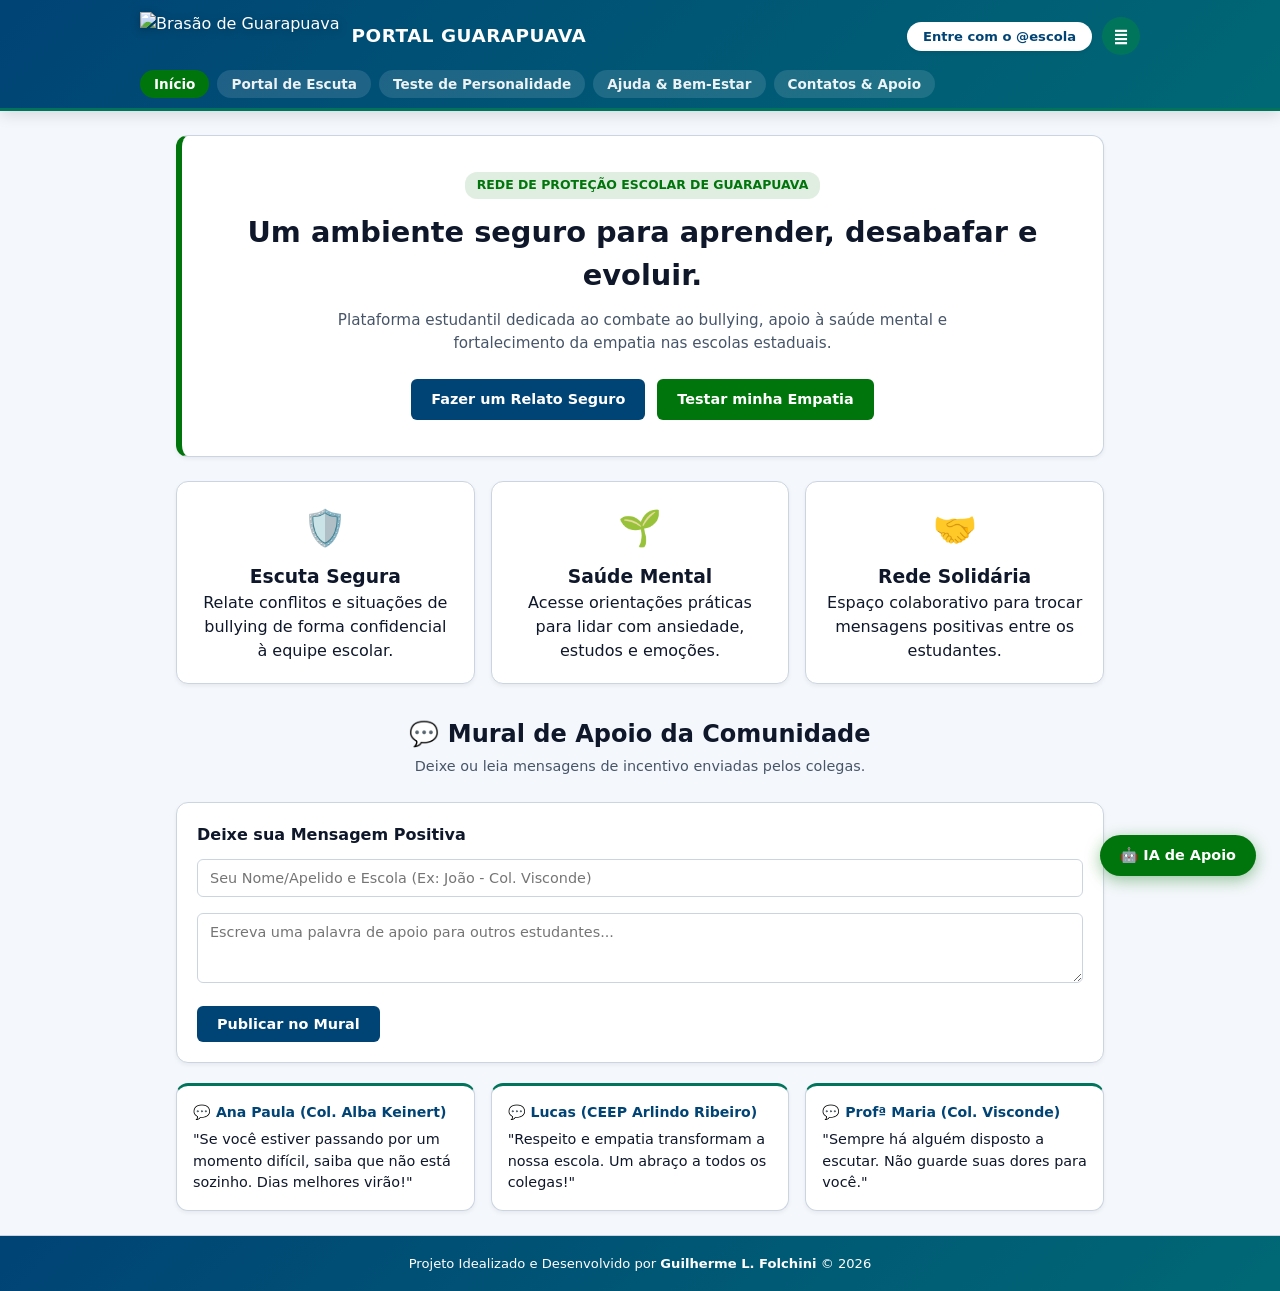
==== commit a7fbf530: "V.3" ====
--- a/index.html
+++ b/index.html
@@ -10,7 +10,8 @@
 
   <header>
     <div class="top-bar">
-      <div class="logo">
+      <div class="brand-container">
+        <img src="image_f3b6c3.png" alt="Brasão de Guarapuava" class="brasao-img">
         <a href="index.html" class="logo-link">PORTAL GUARAPUAVA</a>
       </div>
       <div class="top-bar-actions">
@@ -107,6 +108,24 @@
     </section>
   </main>
 
+  <button id="btn-toggle-ai-chat" class="ai-widget-button">🤖 IA de Apoio</button>
+
+  <div id="ai-chat-window" class="ai-chat-window hidden">
+    <div class="ai-chat-header">
+      <h4>🤖 GuaraBot - Assistente Estudantil</h4>
+      <button id="btn-close-ai" class="btn-close-chat">&times;</button>
+    </div>
+    <div id="ai-chat-messages" class="ai-chat-messages">
+      <div class="chat-msg bot">
+        Olá! Sou o **GuaraBot**, assistente de convivência das escolas de Guarapuava. Como posso te ajudar hoje?
+      </div>
+    </div>
+    <div class="ai-chat-input-area">
+      <input type="text" id="input-ai-msg" placeholder="Digite sua dúvida aqui...">
+      <button id="btn-send-ai">Enviar</button>
+    </div>
+  </div>
+
   <button id="btn-back-to-top">↑ Topo</button>
 
   <footer>
--- a/style.css
+++ b/style.css
@@ -1,40 +1,43 @@
 /* ===================================================
-   1. VARIÁVEIS DE DESIGN & TEMAS (LIGHT / DARK / CONTRASTE)
+   1. VARIÁVEIS DE DESIGN & PALETA GUARAPUAVA
    =================================================== */
 :root {
-  --primary: #005CD6;
-  --primary-hover: #0043a0;
+  --g-blue: #004375;
+  --g-teal: #006875;
+  --g-green: #00750C;
+  --g-emerald: #00755B;
+  
+  --primary: var(--g-blue);
+  --primary-hover: #002d50;
   --bg-main: #f4f7fb;
   --bg-card: #ffffff;
   --bg-input: #ffffff;
-  --bg-header: linear-gradient(135deg, #005CD6, #00A0D6);
-  --text-main: #1e293b;
-  --text-muted: #64748b;
+  --bg-header: linear-gradient(135deg, #004375, #006875);
+  --text-main: #0f172a;
+  --text-muted: #475569;
   --border-color: #cbd5e1;
-  --shadow-sm: 0 2px 4px rgba(0,0,0,0.05);
-  --shadow-md: 0 4px 12px rgba(0,0,0,0.08);
-  --radius: 10px;
-}
-
-/* Modo Escuro Corrigido */
+  --shadow-sm: 0 2px 4px rgba(0,0,0,0.06);
+  --shadow-md: 0 4px 14px rgba(0,0,0,0.12);
+  --radius: 12px;
+}
+
+/* Modo Escuro */
 body.dark-mode {
   --primary: #38bdf8;
   --primary-hover: #0284c7;
-  --bg-main: #0f172a;
+  --bg-main: #0b1329;
   --bg-card: #1e293b;
   --bg-input: #0f172a;
-  --bg-header: linear-gradient(135deg, #0f172a, #1e293b);
+  --bg-header: linear-gradient(135deg, #07162c, #0d2838);
   --text-main: #f8fafc;
   --text-muted: #94a3b8;
   --border-color: #334155;
-  --shadow-sm: 0 2px 4px rgba(0,0,0,0.3);
-  --shadow-md: 0 4px 12px rgba(0,0,0,0.4);
-}
-
-/* Modo Alto Contraste Corrigido */
+  --shadow-sm: 0 2px 4px rgba(0,0,0,0.4);
+  --shadow-md: 0 4px 14px rgba(0,0,0,0.5);
+}
+
+/* Modo Alto Contraste */
 body.high-contrast {
-  --primary: #ffff00;
-  --primary-hover: #ffffff;
   --bg-main: #000000 !important;
   --bg-card: #000000 !important;
   --bg-input: #000000 !important;
@@ -46,7 +49,6 @@
   --shadow-md: none;
 }
 
-/* Reset Global */
 * {
   box-sizing: border-box;
   margin: 0;
@@ -60,24 +62,24 @@
   min-height: 100vh;
   display: flex;
   flex-direction: column;
-  transition: background-color 0.2s ease, color 0.2s ease;
+  transition: background-color 0.2s, color 0.2s;
   line-height: 1.5;
 }
 
 .hidden { display: none !important; }
 
 /* ===================================================
-   2. HEADER & MENU SUPERIOR
+   2. HEADER, BRASÃO & MENU NAVEGAÇÃO
    =================================================== */
 header {
   background: var(--bg-header);
   color: #ffffff;
-  padding: 10px 20px;
+  padding: 12px 20px;
   position: sticky;
   top: 0;
   z-index: 1000;
   box-shadow: var(--shadow-md);
-  border-bottom: 1px solid var(--border-color);
+  border-bottom: 3px solid var(--g-emerald);
 }
 
 .top-bar {
@@ -89,6 +91,19 @@
   width: 100%;
 }
 
+.brand-container {
+  display: flex;
+  align-items: center;
+  gap: 12px;
+}
+
+.brasao-img {
+  height: 48px;
+  width: auto;
+  object-fit: contain;
+  filter: drop-shadow(0px 2px 4px rgba(0,0,0,0.25));
+}
+
 .logo-link {
   text-decoration: none;
   color: #ffffff;
@@ -97,42 +112,35 @@
   letter-spacing: 0.5px;
 }
 
-body.high-contrast .logo-link {
-  color: #ffff00 !important;
-}
+body.high-contrast .logo-link { color: #ffff00 !important; }
 
 .top-bar-actions {
   display: flex;
   align-items: center;
-  gap: 12px;
+  gap: 10px;
 }
 
 .btn-login-toggle {
   background: #ffffff;
-  color: #005CD6;
-  border: none;
-  padding: 6px 14px;
+  color: var(--g-blue);
+  border: none;
+  padding: 7px 16px;
   border-radius: 20px;
   font-weight: 700;
   font-size: 0.82rem;
   cursor: pointer;
-  display: flex;
-  align-items: center;
-  gap: 8px;
   box-shadow: var(--shadow-sm);
   transition: transform 0.2s;
 }
 
-.btn-login-toggle:hover {
-  transform: translateY(-1px);
-}
+.btn-login-toggle:hover { transform: translateY(-1px); }
 
 .btn-acc-circle {
-  width: 36px;
-  height: 36px;
+  width: 38px;
+  height: 38px;
   border-radius: 50%;
-  background: #ffffff;
-  color: #005CD6;
+  background: var(--g-emerald);
+  color: #ffffff;
   border: none;
   font-size: 1.2rem;
   cursor: pointer;
@@ -140,16 +148,14 @@
   align-items: center;
   justify-content: center;
   font-weight: bold;
-  box-shadow: var(--shadow-sm);
-}
-
-/* Dropdowns Position */
+}
+
 .accessibility-wrapper, .login-wrapper { position: relative; }
 
 .accessibility-dropdown, .login-dropdown-menu {
   position: absolute;
   right: 0;
-  top: 46px;
+  top: 50px;
   background: var(--bg-card);
   border: 1px solid var(--border-color);
   padding: 16px;
@@ -162,7 +168,7 @@
 .accessibility-dropdown button {
   display: block;
   width: 100%;
-  padding: 8px 12px;
+  padding: 9px 12px;
   margin-bottom: 6px;
   background: transparent;
   border: 1px solid var(--border-color);
@@ -175,14 +181,13 @@
 }
 
 .accessibility-dropdown button:hover {
-  background: var(--primary);
-  color: #ffffff;
-}
-
-/* Menu de Navegação */
+  background: var(--g-blue);
+  color: #ffffff;
+}
+
 .main-nav {
   max-width: 1000px;
-  margin: 10px auto 0 auto;
+  margin: 12px auto 0 auto;
   width: 100%;
 }
 
@@ -194,19 +199,19 @@
 }
 
 .main-nav a {
-  color: rgba(255,255,255,0.9);
+  color: rgba(255,255,255,0.92);
   text-decoration: none;
   font-weight: 600;
   font-size: 0.85rem;
-  padding: 5px 14px;
+  padding: 6px 14px;
   border-radius: 16px;
-  background: rgba(255,255,255,0.15);
+  background: rgba(255,255,255,0.12);
   transition: all 0.2s;
 }
 
 .main-nav a.active, .main-nav a:hover {
-  background: #ffffff;
-  color: #005CD6;
+  background: var(--g-green);
+  color: #ffffff;
 }
 
 body.high-contrast .main-nav a.active, 
@@ -216,7 +221,7 @@
 }
 
 /* ===================================================
-   3. CONTEÚDO PRINCIPAL E CARDS
+   3. CONTEÚDO PRINCIPAL, CARDS E FORMULÁRIOS
    =================================================== */
 .container {
   max-width: 960px;
@@ -237,10 +242,12 @@
   margin-top: 4px;
 }
 
-/* Hero Section (Index) */
 .hero-card {
   background: var(--bg-card);
-  border: 1px solid var(--border-color);
+  border-left: 6px solid var(--g-green);
+  border-right: 1px solid var(--border-color);
+  border-top: 1px solid var(--border-color);
+  border-bottom: 1px solid var(--border-color);
   padding: 36px 24px;
   border-radius: var(--radius);
   text-align: center;
@@ -249,9 +256,9 @@
 }
 
 .hero-tag {
-  background: rgba(0,92,214,0.12);
-  color: var(--primary);
-  font-size: 0.75rem;
+  background: rgba(0, 117, 12, 0.12);
+  color: var(--g-green);
+  font-size: 0.78rem;
   font-weight: 800;
   padding: 4px 12px;
   border-radius: 12px;
@@ -279,7 +286,6 @@
   flex-wrap: wrap;
 }
 
-/* Feature Grid */
 .features-grid {
   display: grid;
   grid-template-columns: repeat(auto-fit, minmax(260px, 1fr));
@@ -301,7 +307,6 @@
   margin-bottom: 8px;
 }
 
-/* Mural de Apoio */
 .mural-section {
   margin-top: 32px;
 }
@@ -324,6 +329,7 @@
 .mural-card {
   background: var(--bg-card);
   border: 1px solid var(--border-color);
+  border-top: 3px solid var(--g-emerald);
   padding: 16px;
   border-radius: var(--radius);
   box-shadow: var(--shadow-sm);
@@ -331,7 +337,7 @@
 
 .mural-author {
   font-weight: 700;
-  color: var(--primary);
+  color: var(--g-blue);
   font-size: 0.88rem;
   margin-bottom: 6px;
 }
@@ -341,7 +347,6 @@
   color: var(--text-main);
 }
 
-/* Formulários & Cards Genéricos */
 .form-container, .contact-card {
   background: var(--bg-card);
   border: 1px solid var(--border-color);
@@ -374,12 +379,11 @@
 }
 
 input:focus, select:focus, textarea:focus {
-  outline: 2px solid var(--primary);
-}
-
-/* Botões */
+  outline: 2px solid var(--g-blue);
+}
+
 .btn-primary {
-  background: var(--primary);
+  background: var(--g-blue);
   color: #ffffff;
   border: none;
   padding: 10px 20px;
@@ -392,9 +396,7 @@
   transition: background 0.2s;
 }
 
-.btn-primary:hover {
-  background: var(--primary-hover);
-}
+.btn-primary:hover { background: var(--primary-hover); }
 
 body.high-contrast .btn-primary {
   background: #ffff00;
@@ -402,9 +404,9 @@
 }
 
 .btn-secondary {
-  background: transparent;
-  color: var(--primary);
-  border: 1px solid var(--primary);
+  background: var(--g-green);
+  color: #ffffff;
+  border: none;
   padding: 10px 20px;
   border-radius: 6px;
   font-weight: 700;
@@ -420,7 +422,6 @@
   gap: 16px;
 }
 
-/* Caixas de Alerta */
 .alert-box {
   padding: 14px 18px;
   border-radius: 6px;
@@ -434,17 +435,130 @@
   color: #b45309;
 }
 
-body.dark-mode .alert-box.warning {
-  color: #fbbf24;
-}
+body.dark-mode .alert-box.warning { color: #fbbf24; }
 
 .alert-box.info {
-  background: rgba(0, 92, 214, 0.12);
-  border: 1px solid var(--primary);
-  color: var(--text-main);
-}
-
-/* Componentes Flutuantes */
+  background: rgba(0, 104, 117, 0.12);
+  border: 1px solid var(--g-teal);
+  color: var(--text-main);
+}
+
+/* ===================================================
+   4. SISTEMA DE IA (GUARABOT WIDGET CHAT) & MODAIS
+   =================================================== */
+.ai-widget-button {
+  position: fixed;
+  bottom: 24px;
+  right: 24px;
+  background: var(--g-green);
+  color: #ffffff;
+  border: none;
+  padding: 12px 20px;
+  border-radius: 30px;
+  font-weight: 700;
+  font-size: 0.9rem;
+  cursor: pointer;
+  box-shadow: 0 4px 16px rgba(0, 117, 12, 0.4);
+  display: flex;
+  align-items: center;
+  gap: 8px;
+  z-index: 2500;
+  transition: transform 0.2s;
+}
+
+.ai-widget-button:hover { transform: scale(1.04); }
+
+.ai-chat-window {
+  position: fixed;
+  bottom: 85px;
+  right: 24px;
+  width: 340px;
+  height: 460px;
+  background: var(--bg-card);
+  border: 1px solid var(--border-color);
+  border-radius: var(--radius);
+  box-shadow: var(--shadow-md);
+  display: flex;
+  flex-direction: column;
+  z-index: 2500;
+  overflow: hidden;
+}
+
+.ai-chat-header {
+  background: var(--g-blue);
+  color: #ffffff;
+  padding: 12px 16px;
+  display: flex;
+  justify-content: space-between;
+  align-items: center;
+}
+
+.ai-chat-header h4 { font-size: 0.95rem; display: flex; align-items: center; gap: 6px; }
+
+.btn-close-chat {
+  background: transparent;
+  border: none;
+  color: #ffffff;
+  font-size: 1.2rem;
+  cursor: pointer;
+}
+
+.ai-chat-messages {
+  flex: 1;
+  padding: 14px;
+  overflow-y: auto;
+  display: flex;
+  flex-direction: column;
+  gap: 10px;
+  font-size: 0.88rem;
+}
+
+.chat-msg {
+  max-width: 82%;
+  padding: 9px 13px;
+  border-radius: 12px;
+  line-height: 1.4;
+}
+
+.chat-msg.bot {
+  background: rgba(0, 104, 117, 0.12);
+  color: var(--text-main);
+  align-self: flex-start;
+  border-bottom-left-radius: 2px;
+}
+
+.chat-msg.user {
+  background: var(--g-blue);
+  color: #ffffff;
+  align-self: flex-end;
+  border-bottom-right-radius: 2px;
+}
+
+.ai-chat-input-area {
+  padding: 10px;
+  border-top: 1px solid var(--border-color);
+  display: flex;
+  gap: 6px;
+}
+
+.ai-chat-input-area input {
+  flex: 1;
+  padding: 8px 12px;
+  border: 1px solid var(--border-color);
+  border-radius: 20px;
+  outline: none;
+}
+
+.ai-chat-input-area button {
+  background: var(--g-green);
+  color: #ffffff;
+  border: none;
+  padding: 8px 14px;
+  border-radius: 20px;
+  font-weight: bold;
+  cursor: pointer;
+}
+
 .toast-balao {
   position: fixed;
   bottom: 24px;
@@ -463,9 +577,7 @@
   box-shadow: var(--shadow-md);
 }
 
-.toast-balao.show {
-  opacity: 1;
-}
+.toast-balao.show { opacity: 1; }
 
 .modal-overlay {
   position: fixed;
@@ -500,9 +612,9 @@
 
 #btn-back-to-top {
   position: fixed;
-  bottom: 20px;
-  right: 20px;
-  background: var(--primary);
+  bottom: 85px;
+  left: 20px;
+  background: var(--g-blue);
   color: #ffffff;
   border: none;
   padding: 8px 16px;
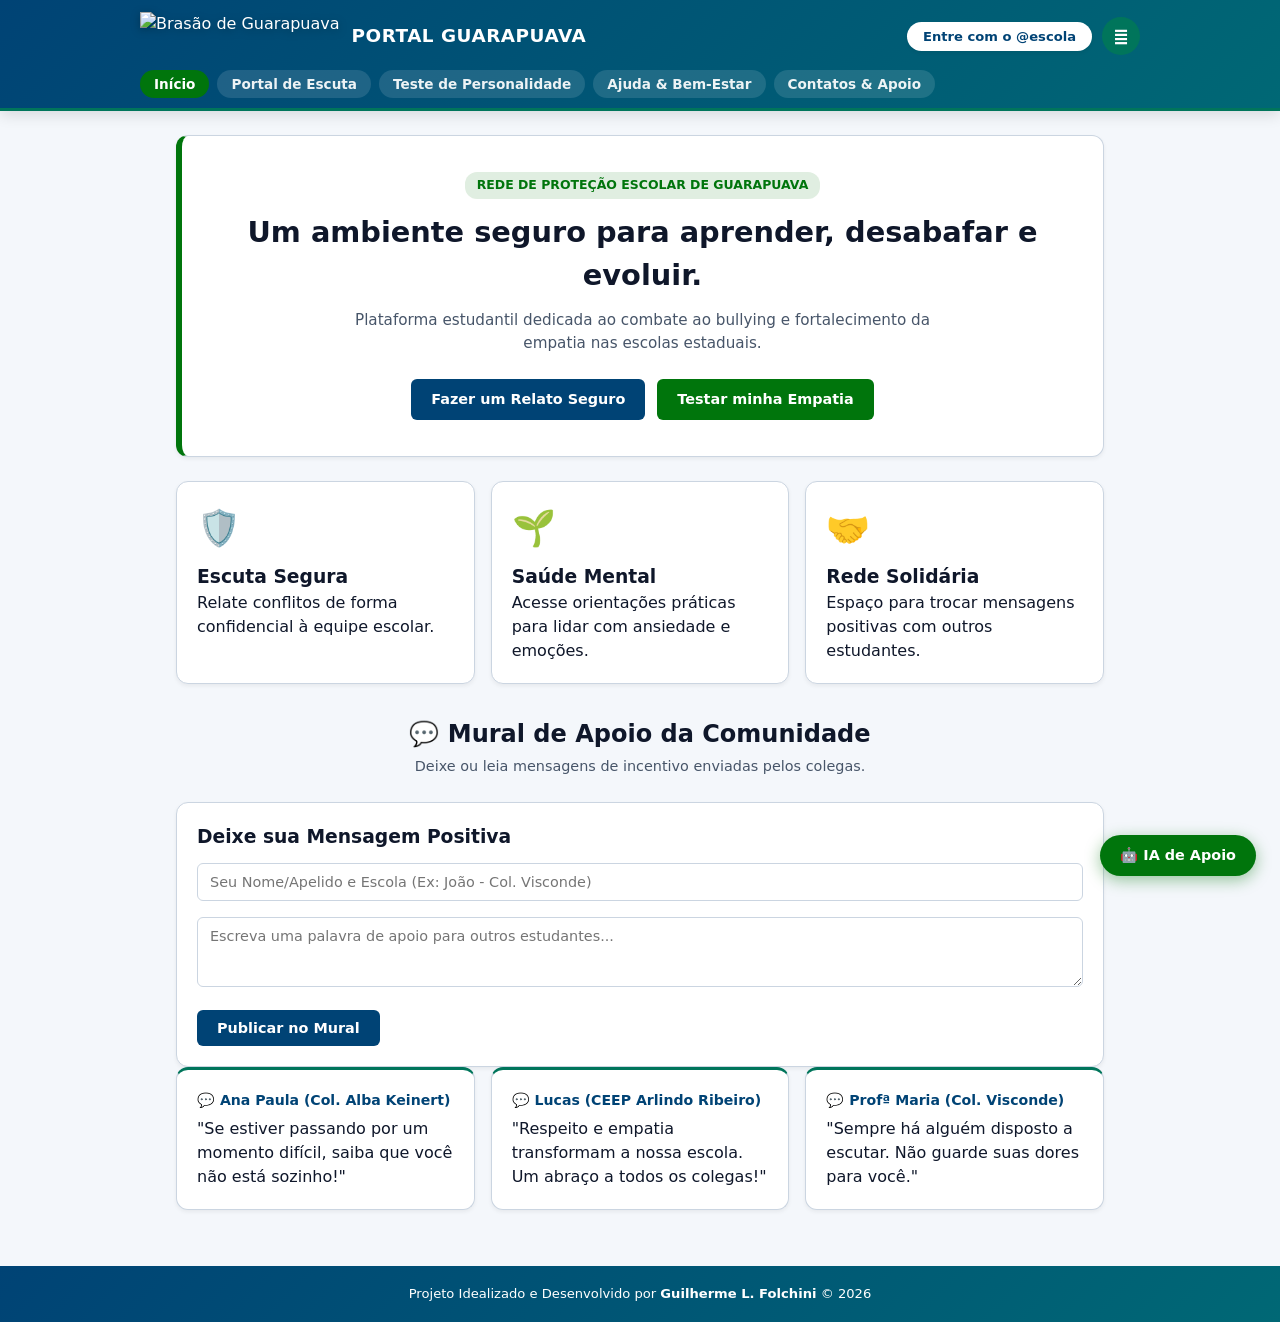
==== commit 1742b419: "v.3.1" ====
--- a/index.html
+++ b/index.html
@@ -58,9 +58,7 @@
     <section class="hero-card">
       <span class="hero-tag">REDE DE PROTEÇÃO ESCOLAR DE GUARAPUAVA</span>
       <h1 class="hero-title">Um ambiente seguro para aprender, desabafar e evoluir.</h1>
-      <p class="hero-text">
-        Plataforma estudantil dedicada ao combate ao bullying, apoio à saúde mental e fortalecimento da empatia nas escolas estaduais.
-      </p>
+      <p class="hero-text">Plataforma estudantil dedicada ao combate ao bullying e fortalecimento da empatia nas escolas estaduais.</p>
       <div class="hero-actions">
         <a href="denuncia.html" class="btn-primary">Fazer um Relato Seguro</a>
         <a href="teste.html" class="btn-secondary">Testar minha Empatia</a>
@@ -71,17 +69,17 @@
       <div class="feature-item">
         <div class="feature-icon">🛡️</div>
         <h3>Escuta Segura</h3>
-        <p>Relate conflitos e situações de bullying de forma confidencial à equipe escolar.</p>
+        <p>Relate conflitos de forma confidencial à equipe escolar.</p>
       </div>
       <div class="feature-item">
         <div class="feature-icon">🌱</div>
         <h3>Saúde Mental</h3>
-        <p>Acesse orientações práticas para lidar com ansiedade, estudos e emoções.</p>
+        <p>Acesse orientações práticas para lidar com ansiedade e emoções.</p>
       </div>
       <div class="feature-item">
         <div class="feature-icon">🤝</div>
         <h3>Rede Solidária</h3>
-        <p>Espaço colaborativo para trocar mensagens positivas entre os estudantes.</p>
+        <p>Espaço para trocar mensagens positivas com outros estudantes.</p>
       </div>
     </section>
 
@@ -92,7 +90,7 @@
       </div>
 
       <div class="mural-form-card">
-        <h3 style="margin-bottom:12px; font-size:1rem;">Deixe sua Mensagem Positiva</h3>
+        <h3 style="margin-bottom:12px;">Deixe sua Mensagem Positiva</h3>
         <form id="form-novo-post">
           <div class="form-group">
             <input type="text" id="autor-post" placeholder="Seu Nome/Apelido e Escola (Ex: João - Col. Visconde)" required>
@@ -117,7 +115,7 @@
     </div>
     <div id="ai-chat-messages" class="ai-chat-messages">
       <div class="chat-msg bot">
-        Olá! Sou o **GuaraBot**, assistente de convivência das escolas de Guarapuava. Como posso te ajudar hoje?
+        Olá! Sou o **GuaraBot**, assistente de convivência de Guarapuava. Como posso te ajudar hoje?
       </div>
     </div>
     <div class="ai-chat-input-area">
--- a/style.css
+++ b/style.css
@@ -1,5 +1,5 @@
 /* ===================================================
-   1. VARIÁVEIS DE DESIGN & PALETA GUARAPUAVA
+   PALETA OFICIAL DE GUARAPUAVA & VARIÁVEIS DE TEMA
    =================================================== */
 :root {
   --g-blue: #004375;
@@ -21,7 +21,6 @@
   --radius: 12px;
 }
 
-/* Modo Escuro */
 body.dark-mode {
   --primary: #38bdf8;
   --primary-hover: #0284c7;
@@ -36,7 +35,6 @@
   --shadow-md: 0 4px 14px rgba(0,0,0,0.5);
 }
 
-/* Modo Alto Contraste */
 body.high-contrast {
   --bg-main: #000000 !important;
   --bg-card: #000000 !important;
@@ -68,9 +66,7 @@
 
 .hidden { display: none !important; }
 
-/* ===================================================
-   2. HEADER, BRASÃO & MENU NAVEGAÇÃO
-   =================================================== */
+/* HEADER & ESTRUTURA */
 header {
   background: var(--bg-header);
   color: #ffffff;
@@ -130,10 +126,7 @@
   font-size: 0.82rem;
   cursor: pointer;
   box-shadow: var(--shadow-sm);
-  transition: transform 0.2s;
-}
-
-.btn-login-toggle:hover { transform: translateY(-1px); }
+}
 
 .btn-acc-circle {
   width: 38px;
@@ -180,11 +173,6 @@
   font-size: 0.85rem;
 }
 
-.accessibility-dropdown button:hover {
-  background: var(--g-blue);
-  color: #ffffff;
-}
-
 .main-nav {
   max-width: 1000px;
   margin: 12px auto 0 auto;
@@ -206,7 +194,6 @@
   padding: 6px 14px;
   border-radius: 16px;
   background: rgba(255,255,255,0.12);
-  transition: all 0.2s;
 }
 
 .main-nav a.active, .main-nav a:hover {
@@ -214,15 +201,7 @@
   color: #ffffff;
 }
 
-body.high-contrast .main-nav a.active, 
-body.high-contrast .main-nav a:hover {
-  background: #ffff00;
-  color: #000000;
-}
-
-/* ===================================================
-   3. CONTEÚDO PRINCIPAL, CARDS E FORMULÁRIOS
-   =================================================== */
+/* LAYOUT E CARDS */
 .container {
   max-width: 960px;
   margin: 24px auto;
@@ -231,16 +210,8 @@
   width: 100%;
 }
 
-.section-header {
-  margin-bottom: 24px;
-  text-align: center;
-}
-
-.subtitle {
-  color: var(--text-muted);
-  font-size: 0.9rem;
-  margin-top: 4px;
-}
+.section-header { margin-bottom: 24px; text-align: center; }
+.subtitle { color: var(--text-muted); font-size: 0.9rem; margin-top: 4px; }
 
 .hero-card {
   background: var(--bg-card);
@@ -266,107 +237,31 @@
   margin-bottom: 12px;
 }
 
-.hero-title {
-  font-size: 1.8rem;
-  margin-bottom: 12px;
-  color: var(--text-main);
-}
-
-.hero-text {
-  color: var(--text-muted);
-  max-width: 620px;
-  margin: 0 auto 24px auto;
-  font-size: 0.95rem;
-}
-
-.hero-actions {
-  display: flex;
-  justify-content: center;
-  gap: 12px;
-  flex-wrap: wrap;
-}
-
-.features-grid {
+.hero-title { font-size: 1.8rem; margin-bottom: 12px; }
+.hero-text { color: var(--text-muted); max-width: 620px; margin: 0 auto 24px auto; font-size: 0.95rem; }
+.hero-actions { display: flex; justify-content: center; gap: 12px; flex-wrap: wrap; }
+
+.features-grid, .mural-grid, .contacts-grid {
   display: grid;
   grid-template-columns: repeat(auto-fit, minmax(260px, 1fr));
   gap: 16px;
   margin-bottom: 32px;
 }
 
-.feature-item {
+.feature-item, .mural-card, .contact-card, .form-container, .mural-form-card {
   background: var(--bg-card);
   border: 1px solid var(--border-color);
   padding: 20px;
   border-radius: var(--radius);
-  text-align: center;
   box-shadow: var(--shadow-sm);
 }
 
-.feature-icon {
-  font-size: 2.2rem;
-  margin-bottom: 8px;
-}
-
-.mural-section {
-  margin-top: 32px;
-}
-
-.mural-form-card {
-  background: var(--bg-card);
-  border: 1px solid var(--border-color);
-  padding: 20px;
-  border-radius: var(--radius);
-  margin-bottom: 20px;
-  box-shadow: var(--shadow-sm);
-}
-
-.mural-grid {
-  display: grid;
-  grid-template-columns: repeat(auto-fit, minmax(280px, 1fr));
-  gap: 16px;
-}
-
-.mural-card {
-  background: var(--bg-card);
-  border: 1px solid var(--border-color);
-  border-top: 3px solid var(--g-emerald);
-  padding: 16px;
-  border-radius: var(--radius);
-  box-shadow: var(--shadow-sm);
-}
-
-.mural-author {
-  font-weight: 700;
-  color: var(--g-blue);
-  font-size: 0.88rem;
-  margin-bottom: 6px;
-}
-
-.mural-text {
-  font-size: 0.9rem;
-  color: var(--text-main);
-}
-
-.form-container, .contact-card {
-  background: var(--bg-card);
-  border: 1px solid var(--border-color);
-  padding: 24px;
-  border-radius: var(--radius);
-  box-shadow: var(--shadow-sm);
-  margin-bottom: 20px;
-}
-
-.form-group {
-  margin-bottom: 16px;
-}
-
-.form-group label {
-  display: block;
-  font-weight: 600;
-  font-size: 0.85rem;
-  margin-bottom: 6px;
-  color: var(--text-main);
-}
+.feature-icon { font-size: 2.2rem; margin-bottom: 8px; }
+.mural-card { border-top: 3px solid var(--g-emerald); }
+.mural-author { font-weight: 700; color: var(--g-blue); font-size: 0.88rem; margin-bottom: 6px; }
+
+.form-group { margin-bottom: 16px; }
+.form-group label { display: block; font-weight: 600; font-size: 0.85rem; margin-bottom: 6px; }
 
 input[type="text"], input[type="email"], input[type="password"], select, textarea {
   width: 100%;
@@ -378,10 +273,6 @@
   font-size: 0.9rem;
 }
 
-input:focus, select:focus, textarea:focus {
-  outline: 2px solid var(--g-blue);
-}
-
 .btn-primary {
   background: var(--g-blue);
   color: #ffffff;
@@ -393,14 +284,6 @@
   cursor: pointer;
   text-decoration: none;
   display: inline-block;
-  transition: background 0.2s;
-}
-
-.btn-primary:hover { background: var(--primary-hover); }
-
-body.high-contrast .btn-primary {
-  background: #ffff00;
-  color: #000000;
 }
 
 .btn-secondary {
@@ -416,36 +299,11 @@
   display: inline-block;
 }
 
-.contacts-grid {
-  display: grid;
-  grid-template-columns: repeat(auto-fit, minmax(270px, 1fr));
-  gap: 16px;
-}
-
-.alert-box {
-  padding: 14px 18px;
-  border-radius: 6px;
-  font-size: 0.88rem;
-  margin-bottom: 18px;
-}
-
-.alert-box.warning {
-  background: rgba(245, 158, 11, 0.15);
-  border: 1px solid #f59e0b;
-  color: #b45309;
-}
-
-body.dark-mode .alert-box.warning { color: #fbbf24; }
-
-.alert-box.info {
-  background: rgba(0, 104, 117, 0.12);
-  border: 1px solid var(--g-teal);
-  color: var(--text-main);
-}
-
-/* ===================================================
-   4. SISTEMA DE IA (GUARABOT WIDGET CHAT) & MODAIS
-   =================================================== */
+.alert-box { padding: 14px 18px; border-radius: 6px; font-size: 0.88rem; margin-bottom: 18px; }
+.alert-box.warning { background: rgba(245, 158, 11, 0.15); border: 1px solid #f59e0b; color: #b45309; }
+.alert-box.info { background: rgba(0, 104, 117, 0.12); border: 1px solid var(--g-teal); color: var(--text-main); }
+
+/* CHAT DA IA (GUARABOT) */
 .ai-widget-button {
   position: fixed;
   bottom: 24px;
@@ -459,14 +317,8 @@
   font-size: 0.9rem;
   cursor: pointer;
   box-shadow: 0 4px 16px rgba(0, 117, 12, 0.4);
-  display: flex;
-  align-items: center;
-  gap: 8px;
   z-index: 2500;
-  transition: transform 0.2s;
-}
-
-.ai-widget-button:hover { transform: scale(1.04); }
+}
 
 .ai-chat-window {
   position: fixed;
@@ -493,15 +345,7 @@
   align-items: center;
 }
 
-.ai-chat-header h4 { font-size: 0.95rem; display: flex; align-items: center; gap: 6px; }
-
-.btn-close-chat {
-  background: transparent;
-  border: none;
-  color: #ffffff;
-  font-size: 1.2rem;
-  cursor: pointer;
-}
+.btn-close-chat { background: transparent; border: none; color: #ffffff; font-size: 1.2rem; cursor: pointer; }
 
 .ai-chat-messages {
   flex: 1;
@@ -513,51 +357,13 @@
   font-size: 0.88rem;
 }
 
-.chat-msg {
-  max-width: 82%;
-  padding: 9px 13px;
-  border-radius: 12px;
-  line-height: 1.4;
-}
-
-.chat-msg.bot {
-  background: rgba(0, 104, 117, 0.12);
-  color: var(--text-main);
-  align-self: flex-start;
-  border-bottom-left-radius: 2px;
-}
-
-.chat-msg.user {
-  background: var(--g-blue);
-  color: #ffffff;
-  align-self: flex-end;
-  border-bottom-right-radius: 2px;
-}
-
-.ai-chat-input-area {
-  padding: 10px;
-  border-top: 1px solid var(--border-color);
-  display: flex;
-  gap: 6px;
-}
-
-.ai-chat-input-area input {
-  flex: 1;
-  padding: 8px 12px;
-  border: 1px solid var(--border-color);
-  border-radius: 20px;
-  outline: none;
-}
-
-.ai-chat-input-area button {
-  background: var(--g-green);
-  color: #ffffff;
-  border: none;
-  padding: 8px 14px;
-  border-radius: 20px;
-  font-weight: bold;
-  cursor: pointer;
-}
+.chat-msg { max-width: 82%; padding: 9px 13px; border-radius: 12px; line-height: 1.4; }
+.chat-msg.bot { background: rgba(0, 104, 117, 0.12); color: var(--text-main); align-self: flex-start; }
+.chat-msg.user { background: var(--g-blue); color: #ffffff; align-self: flex-end; }
+
+.ai-chat-input-area { padding: 10px; border-top: 1px solid var(--border-color); display: flex; gap: 6px; }
+.ai-chat-input-area input { flex: 1; padding: 8px 12px; border: 1px solid var(--border-color); border-radius: 20px; outline: none; }
+.ai-chat-input-area button { background: var(--g-green); color: #ffffff; border: none; padding: 8px 14px; border-radius: 20px; font-weight: bold; cursor: pointer; }
 
 .toast-balao {
   position: fixed;
@@ -574,24 +380,16 @@
   opacity: 0;
   pointer-events: none;
   transition: opacity 0.3s ease;
-  box-shadow: var(--shadow-md);
-}
-
+}
 .toast-balao.show { opacity: 1; }
 
 .modal-overlay {
   position: fixed;
-  top: 0;
-  left: 0;
-  width: 100%;
-  height: 100%;
+  top: 0; left: 0; width: 100%; height: 100%;
   background: rgba(0,0,0,0.5);
-  display: flex;
-  align-items: center;
-  justify-content: center;
+  display: flex; align-items: center; justify-content: center;
   z-index: 3000;
 }
-
 .modal-box {
   background: var(--bg-card);
   padding: 24px;
@@ -599,29 +397,13 @@
   text-align: center;
   max-width: 400px;
   width: 90%;
-  border: 1px solid var(--border-color);
-  box-shadow: var(--shadow-md);
-}
-
-.modal-buttons {
-  display: flex;
-  gap: 10px;
-  justify-content: center;
-  margin-top: 18px;
-}
+}
+.modal-buttons { display: flex; gap: 10px; justify-content: center; margin-top: 18px; }
 
 #btn-back-to-top {
-  position: fixed;
-  bottom: 85px;
-  left: 20px;
-  background: var(--g-blue);
-  color: #ffffff;
-  border: none;
-  padding: 8px 16px;
-  border-radius: 20px;
-  cursor: pointer;
-  font-weight: 700;
-  box-shadow: var(--shadow-md);
+  position: fixed; bottom: 85px; left: 20px;
+  background: var(--g-blue); color: #ffffff; border: none;
+  padding: 8px 16px; border-radius: 20px; cursor: pointer; font-weight: 700;
   display: none;
 }
 
@@ -632,5 +414,4 @@
   color: #ffffff;
   margin-top: auto;
   font-size: 0.82rem;
-  border-top: 1px solid var(--border-color);
 }
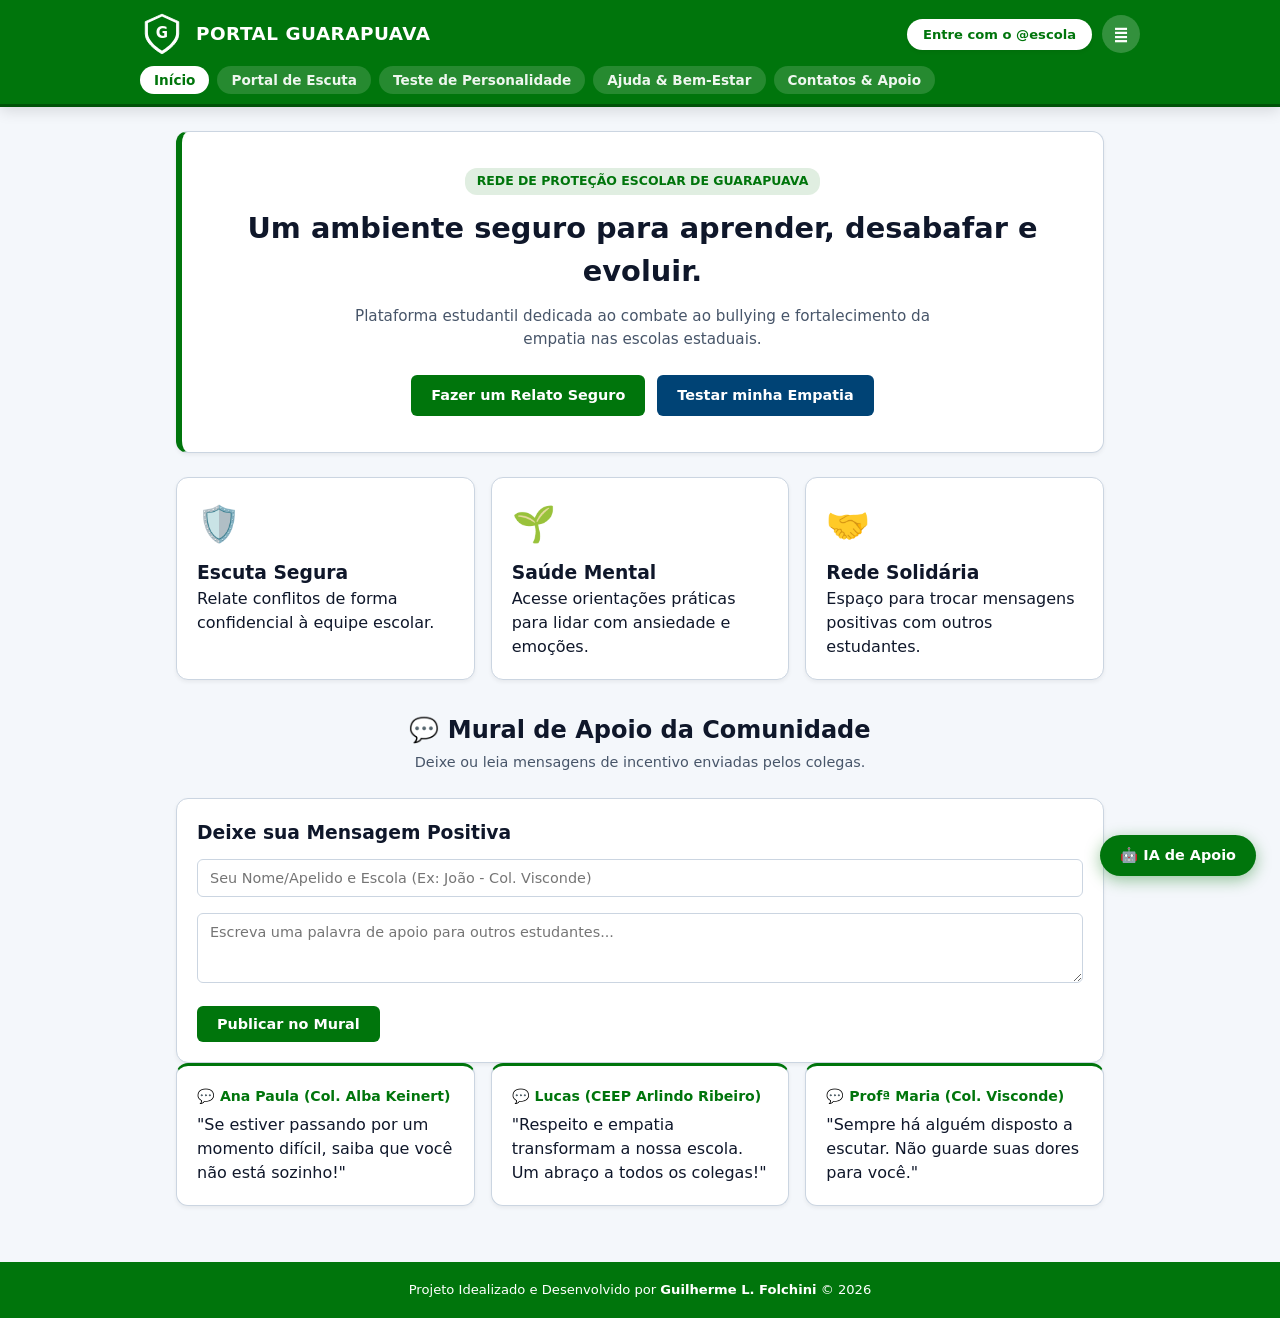
==== commit 3344186c: "V.3.14" ====
--- a/index.html
+++ b/index.html
@@ -11,7 +11,11 @@
   <header>
     <div class="top-bar">
       <div class="brand-container">
-        <img src="image_f3b6c3.png" alt="Brasão de Guarapuava" class="brasao-img">
+        <svg class="brasao-svg" viewBox="0 0 100 100">
+          <path d="M50 5 L88 22 V50 C88 75 50 95 50 95 C50 95 12 75 12 50 V22 Z" fill="#ffffff" stroke="#ffffff" stroke-width="2"/>
+          <path d="M50 10 L82 25 V48 C82 70 50 88 50 88 C50 88 18 70 18 48 V25 Z" fill="#00750C"/>
+          <text x="50" y="58" font-size="34" font-weight="900" fill="#ffffff" text-anchor="middle">G</text>
+        </svg>
         <a href="index.html" class="logo-link">PORTAL GUARAPUAVA</a>
       </div>
       <div class="top-bar-actions">
--- a/style.css
+++ b/style.css
@@ -1,18 +1,17 @@
 /* ===================================================
-   PALETA OFICIAL DE GUARAPUAVA & VARIÁVEIS DE TEMA
+   COR PRINCIPAL: #00750C (VERDE GUARAPUAVA)
    =================================================== */
 :root {
-  --g-blue: #004375;
-  --g-teal: #006875;
-  --g-green: #00750C;
-  --g-emerald: #00755B;
+  --primary: #00750C;
+  --primary-hover: #005208;
+  --primary-light: rgba(0, 117, 12, 0.12);
+  --secondary: #004375;
+  --accent: #006875;
   
-  --primary: var(--g-blue);
-  --primary-hover: #002d50;
   --bg-main: #f4f7fb;
   --bg-card: #ffffff;
   --bg-input: #ffffff;
-  --bg-header: linear-gradient(135deg, #004375, #006875);
+  --bg-header: #00750C;
   --text-main: #0f172a;
   --text-muted: #475569;
   --border-color: #cbd5e1;
@@ -22,12 +21,13 @@
 }
 
 body.dark-mode {
-  --primary: #38bdf8;
-  --primary-hover: #0284c7;
+  --primary: #22c55e;
+  --primary-hover: #16a34a;
+  --primary-light: rgba(34, 197, 94, 0.15);
   --bg-main: #0b1329;
   --bg-card: #1e293b;
   --bg-input: #0f172a;
-  --bg-header: linear-gradient(135deg, #07162c, #0d2838);
+  --bg-header: #07162c;
   --text-main: #f8fafc;
   --text-muted: #94a3b8;
   --border-color: #334155;
@@ -66,7 +66,7 @@
 
 .hidden { display: none !important; }
 
-/* HEADER & ESTRUTURA */
+/* HEADER E LOGO SVG */
 header {
   background: var(--bg-header);
   color: #ffffff;
@@ -75,7 +75,7 @@
   top: 0;
   z-index: 1000;
   box-shadow: var(--shadow-md);
-  border-bottom: 3px solid var(--g-emerald);
+  border-bottom: 3px solid var(--primary-hover);
 }
 
 .top-bar {
@@ -93,11 +93,10 @@
   gap: 12px;
 }
 
-.brasao-img {
-  height: 48px;
-  width: auto;
-  object-fit: contain;
-  filter: drop-shadow(0px 2px 4px rgba(0,0,0,0.25));
+.brasao-svg {
+  width: 44px;
+  height: 44px;
+  flex-shrink: 0;
 }
 
 .logo-link {
@@ -118,9 +117,9 @@
 
 .btn-login-toggle {
   background: #ffffff;
-  color: var(--g-blue);
+  color: var(--primary);
   border: none;
-  padding: 7px 16px;
+  padding: 8px 16px;
   border-radius: 20px;
   font-weight: 700;
   font-size: 0.82rem;
@@ -132,7 +131,7 @@
   width: 38px;
   height: 38px;
   border-radius: 50%;
-  background: var(--g-emerald);
+  background: rgba(255, 255, 255, 0.2);
   color: #ffffff;
   border: none;
   font-size: 1.2rem;
@@ -193,15 +192,15 @@
   font-size: 0.85rem;
   padding: 6px 14px;
   border-radius: 16px;
-  background: rgba(255,255,255,0.12);
+  background: rgba(255,255,255,0.15);
 }
 
 .main-nav a.active, .main-nav a:hover {
-  background: var(--g-green);
-  color: #ffffff;
-}
-
-/* LAYOUT E CARDS */
+  background: #ffffff;
+  color: var(--primary);
+}
+
+/* ESTRUTURA PRINCIPAL */
 .container {
   max-width: 960px;
   margin: 24px auto;
@@ -215,7 +214,7 @@
 
 .hero-card {
   background: var(--bg-card);
-  border-left: 6px solid var(--g-green);
+  border-left: 6px solid var(--primary);
   border-right: 1px solid var(--border-color);
   border-top: 1px solid var(--border-color);
   border-bottom: 1px solid var(--border-color);
@@ -227,8 +226,8 @@
 }
 
 .hero-tag {
-  background: rgba(0, 117, 12, 0.12);
-  color: var(--g-green);
+  background: var(--primary-light);
+  color: var(--primary);
   font-size: 0.78rem;
   font-weight: 800;
   padding: 4px 12px;
@@ -257,8 +256,8 @@
 }
 
 .feature-icon { font-size: 2.2rem; margin-bottom: 8px; }
-.mural-card { border-top: 3px solid var(--g-emerald); }
-.mural-author { font-weight: 700; color: var(--g-blue); font-size: 0.88rem; margin-bottom: 6px; }
+.mural-card { border-top: 3px solid var(--primary); }
+.mural-author { font-weight: 700; color: var(--primary); font-size: 0.88rem; margin-bottom: 6px; }
 
 .form-group { margin-bottom: 16px; }
 .form-group label { display: block; font-weight: 600; font-size: 0.85rem; margin-bottom: 6px; }
@@ -274,7 +273,7 @@
 }
 
 .btn-primary {
-  background: var(--g-blue);
+  background: var(--primary);
   color: #ffffff;
   border: none;
   padding: 10px 20px;
@@ -285,9 +284,10 @@
   text-decoration: none;
   display: inline-block;
 }
+.btn-primary:hover { background: var(--primary-hover); }
 
 .btn-secondary {
-  background: var(--g-green);
+  background: var(--secondary);
   color: #ffffff;
   border: none;
   padding: 10px 20px;
@@ -301,14 +301,14 @@
 
 .alert-box { padding: 14px 18px; border-radius: 6px; font-size: 0.88rem; margin-bottom: 18px; }
 .alert-box.warning { background: rgba(245, 158, 11, 0.15); border: 1px solid #f59e0b; color: #b45309; }
-.alert-box.info { background: rgba(0, 104, 117, 0.12); border: 1px solid var(--g-teal); color: var(--text-main); }
+.alert-box.info { background: var(--primary-light); border: 1px solid var(--primary); color: var(--text-main); }
 
 /* CHAT DA IA (GUARABOT) */
 .ai-widget-button {
   position: fixed;
   bottom: 24px;
   right: 24px;
-  background: var(--g-green);
+  background: var(--primary);
   color: #ffffff;
   border: none;
   padding: 12px 20px;
@@ -324,8 +324,8 @@
   position: fixed;
   bottom: 85px;
   right: 24px;
-  width: 340px;
-  height: 460px;
+  width: 350px;
+  height: 480px;
   background: var(--bg-card);
   border: 1px solid var(--border-color);
   border-radius: var(--radius);
@@ -337,7 +337,7 @@
 }
 
 .ai-chat-header {
-  background: var(--g-blue);
+  background: var(--primary);
   color: #ffffff;
   padding: 12px 16px;
   display: flex;
@@ -357,13 +357,13 @@
   font-size: 0.88rem;
 }
 
-.chat-msg { max-width: 82%; padding: 9px 13px; border-radius: 12px; line-height: 1.4; }
-.chat-msg.bot { background: rgba(0, 104, 117, 0.12); color: var(--text-main); align-self: flex-start; }
-.chat-msg.user { background: var(--g-blue); color: #ffffff; align-self: flex-end; }
+.chat-msg { max-width: 85%; padding: 10px 14px; border-radius: 12px; line-height: 1.4; }
+.chat-msg.bot { background: var(--primary-light); color: var(--text-main); align-self: flex-start; border-left: 3px solid var(--primary); }
+.chat-msg.user { background: var(--primary); color: #ffffff; align-self: flex-end; }
 
 .ai-chat-input-area { padding: 10px; border-top: 1px solid var(--border-color); display: flex; gap: 6px; }
 .ai-chat-input-area input { flex: 1; padding: 8px 12px; border: 1px solid var(--border-color); border-radius: 20px; outline: none; }
-.ai-chat-input-area button { background: var(--g-green); color: #ffffff; border: none; padding: 8px 14px; border-radius: 20px; font-weight: bold; cursor: pointer; }
+.ai-chat-input-area button { background: var(--primary); color: #ffffff; border: none; padding: 8px 14px; border-radius: 20px; font-weight: bold; cursor: pointer; }
 
 .toast-balao {
   position: fixed;
@@ -402,7 +402,7 @@
 
 #btn-back-to-top {
   position: fixed; bottom: 85px; left: 20px;
-  background: var(--g-blue); color: #ffffff; border: none;
+  background: var(--primary); color: #ffffff; border: none;
   padding: 8px 16px; border-radius: 20px; cursor: pointer; font-weight: 700;
   display: none;
 }
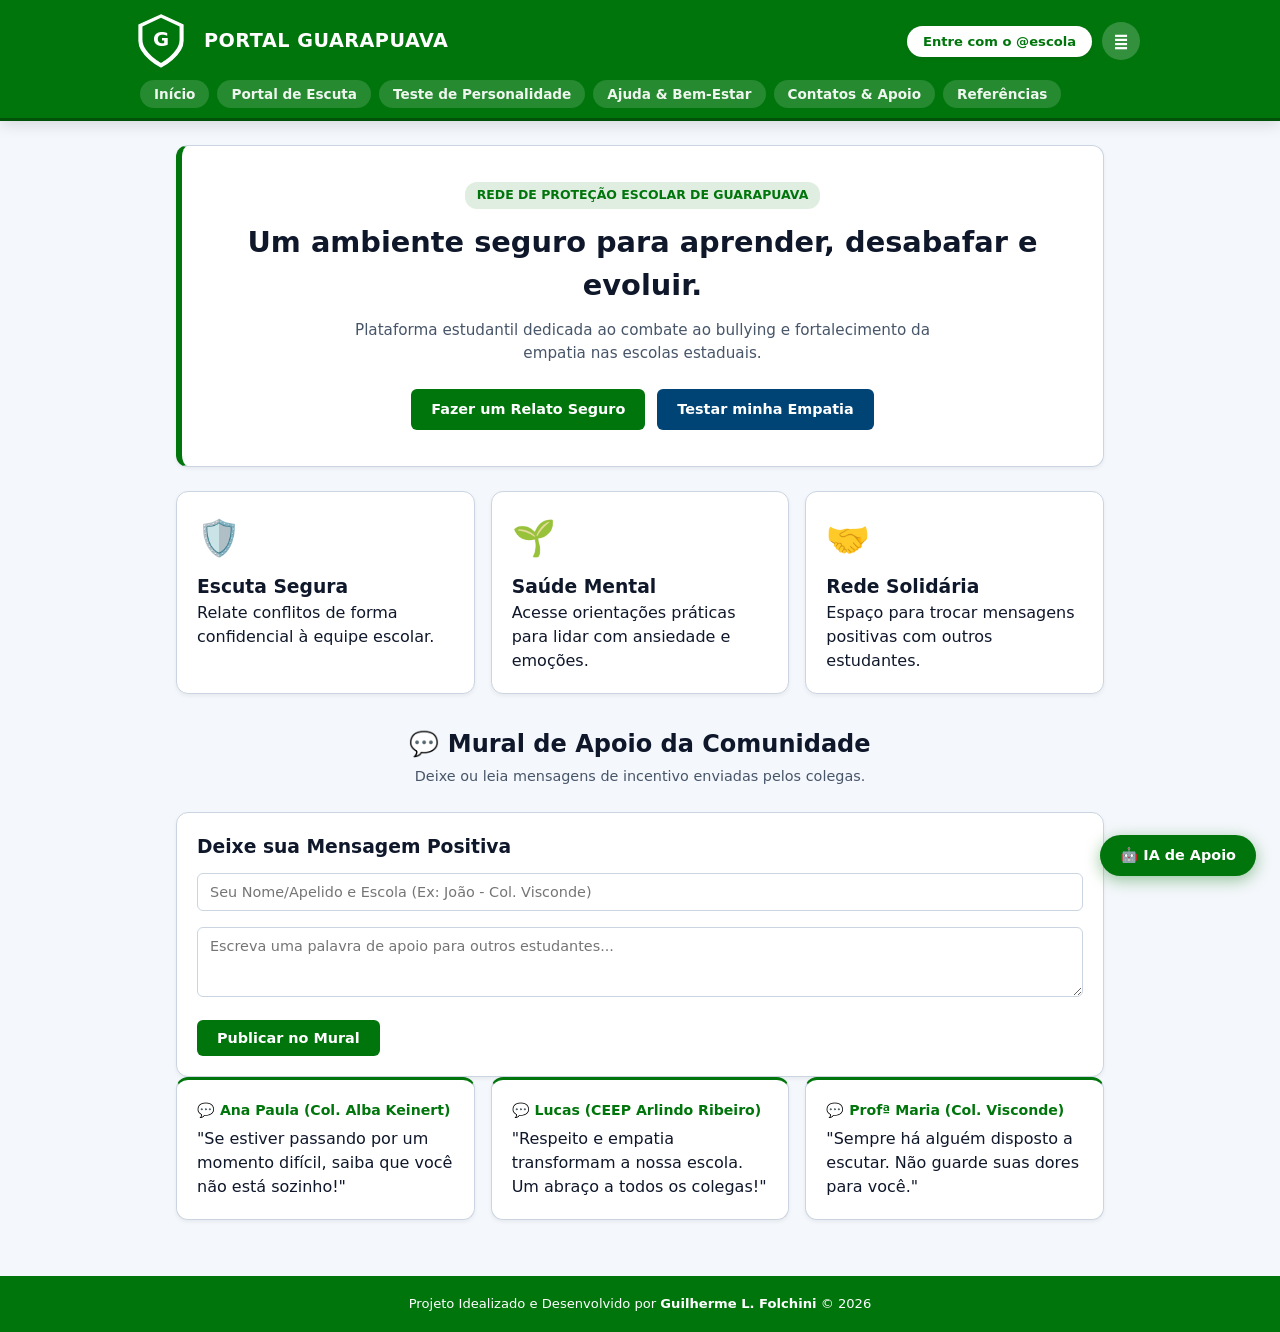
==== commit 8094c772: "V.3.2" ====
--- a/index.html
+++ b/index.html
@@ -48,14 +48,15 @@
     </div>
 
     <nav class="main-nav">
-      <ul>
-        <li><a href="index.html" class="active">Início</a></li>
-        <li><a href="denuncia.html">Portal de Escuta</a></li>
-        <li><a href="teste.html">Teste de Personalidade</a></li>
-        <li><a href="ajuda.html">Ajuda & Bem-Estar</a></li>
-        <li><a href="contatos.html">Contatos & Apoio</a></li>
-      </ul>
-    </nav>
+  <ul>
+    <li><a href="index.html">Início</a></li>
+    <li><a href="denuncia.html">Portal de Escuta</a></li>
+    <li><a href="teste.html">Teste de Personalidade</a></li>
+    <li><a href="ajuda.html">Ajuda & Bem-Estar</a></li>
+    <li><a href="contatos.html">Contatos & Apoio</a></li>
+    <li><a href="referencias.html">Referências</a></li>
+  </ul>
+</nav>
   </header>
 
   <main class="container">
--- a/style.css
+++ b/style.css
@@ -66,7 +66,7 @@
 
 .hidden { display: none !important; }
 
-/* HEADER E LOGO SVG */
+/* HEADER E AJUSTE DO BRASÃO SVG */
 header {
   background: var(--bg-header);
   color: #ffffff;
@@ -90,20 +90,22 @@
 .brand-container {
   display: flex;
   align-items: center;
-  gap: 12px;
+  gap: 14px;
+  margin-left: -8px; /* Ajuste para o canto esquerdo */
 }
 
 .brasao-svg {
-  width: 44px;
-  height: 44px;
+  width: 58px; /* Tamanho maior */
+  height: 58px;
   flex-shrink: 0;
+  display: block;
 }
 
 .logo-link {
   text-decoration: none;
   color: #ffffff;
   font-weight: 800;
-  font-size: 1.15rem;
+  font-size: 1.2rem;
   letter-spacing: 0.5px;
 }
 
@@ -240,14 +242,14 @@
 .hero-text { color: var(--text-muted); max-width: 620px; margin: 0 auto 24px auto; font-size: 0.95rem; }
 .hero-actions { display: flex; justify-content: center; gap: 12px; flex-wrap: wrap; }
 
-.features-grid, .mural-grid, .contacts-grid {
+.features-grid, .mural-grid, .contacts-grid, .refs-grid {
   display: grid;
-  grid-template-columns: repeat(auto-fit, minmax(260px, 1fr));
+  grid-template-columns: repeat(auto-fit, minmax(280px, 1fr));
   gap: 16px;
   margin-bottom: 32px;
 }
 
-.feature-item, .mural-card, .contact-card, .form-container, .mural-form-card {
+.feature-item, .mural-card, .contact-card, .ref-card, .form-container, .mural-form-card {
   background: var(--bg-card);
   border: 1px solid var(--border-color);
   padding: 20px;
@@ -258,6 +260,26 @@
 .feature-icon { font-size: 2.2rem; margin-bottom: 8px; }
 .mural-card { border-top: 3px solid var(--primary); }
 .mural-author { font-weight: 700; color: var(--primary); font-size: 0.88rem; margin-bottom: 6px; }
+
+.ref-card {
+  border-top: 4px solid var(--primary);
+  display: flex;
+  flex-direction: column;
+  justify-content: space-between;
+}
+
+.ref-card h3 { font-size: 1.05rem; margin-bottom: 8px; color: var(--text-main); }
+.ref-card p { font-size: 0.88rem; color: var(--text-muted); margin-bottom: 14px; }
+.ref-badge {
+  display: inline-block;
+  font-size: 0.72rem;
+  background: var(--primary-light);
+  color: var(--primary);
+  padding: 3px 8px;
+  border-radius: 4px;
+  font-weight: bold;
+  margin-bottom: 8px;
+}
 
 .form-group { margin-bottom: 16px; }
 .form-group label { display: block; font-weight: 600; font-size: 0.85rem; margin-bottom: 6px; }
@@ -298,6 +320,17 @@
   text-decoration: none;
   display: inline-block;
 }
+
+.btn-link-out {
+  font-size: 0.85rem;
+  font-weight: 700;
+  color: var(--primary);
+  text-decoration: none;
+  display: inline-flex;
+  align-items: center;
+  gap: 4px;
+}
+.btn-link-out:hover { text-decoration: underline; }
 
 .alert-box { padding: 14px 18px; border-radius: 6px; font-size: 0.88rem; margin-bottom: 18px; }
 .alert-box.warning { background: rgba(245, 158, 11, 0.15); border: 1px solid #f59e0b; color: #b45309; }
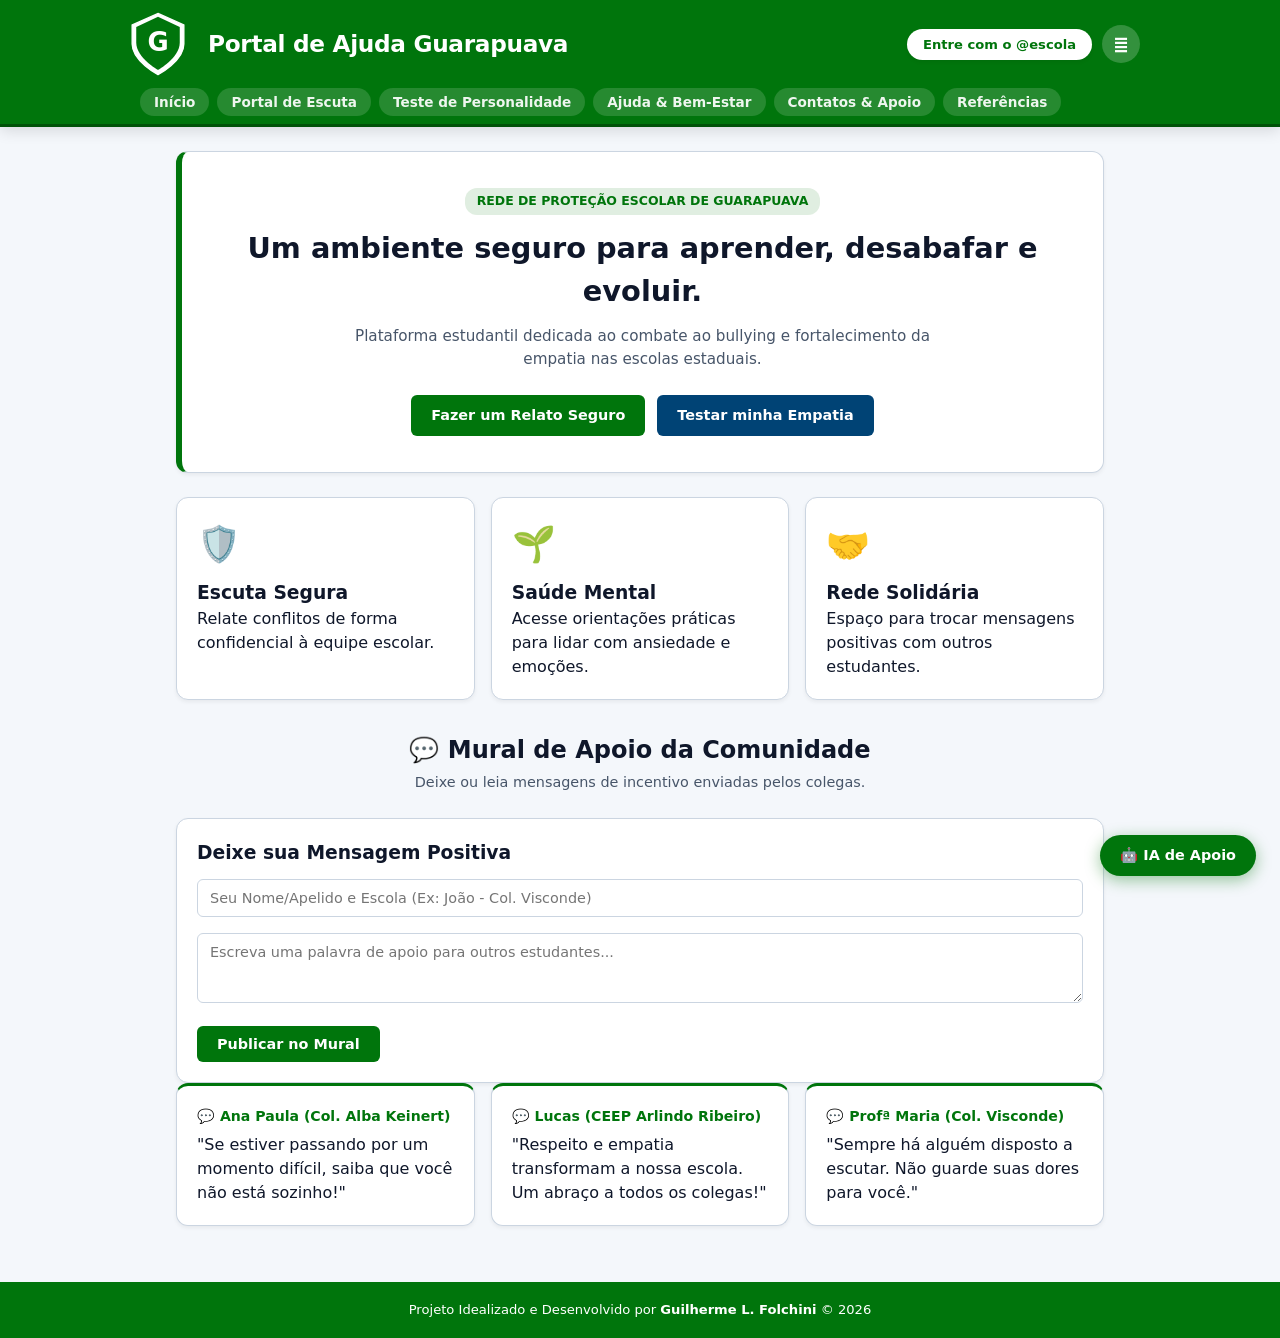
==== commit 3c92759d: "V.4" ====
--- a/index.html
+++ b/index.html
@@ -9,55 +9,55 @@
 <body>
 
   <header>
-    <div class="top-bar">
-      <div class="brand-container">
-        <svg class="brasao-svg" viewBox="0 0 100 100">
-          <path d="M50 5 L88 22 V50 C88 75 50 95 50 95 C50 95 12 75 12 50 V22 Z" fill="#ffffff" stroke="#ffffff" stroke-width="2"/>
-          <path d="M50 10 L82 25 V48 C82 70 50 88 50 88 C50 88 18 70 18 48 V25 Z" fill="#00750C"/>
-          <text x="50" y="58" font-size="34" font-weight="900" fill="#ffffff" text-anchor="middle">G</text>
-        </svg>
-        <a href="index.html" class="logo-link">PORTAL GUARAPUAVA</a>
+  <div class="top-bar">
+    <div class="brand-container">
+      <svg class="brasao-svg" viewBox="0 0 100 100">
+        <path d="M50 5 L88 22 V50 C88 75 50 95 50 95 C50 95 12 75 12 50 V22 Z" fill="#ffffff" stroke="#ffffff" stroke-width="2"/>
+        <path d="M50 10 L82 25 V48 C82 70 50 88 50 88 C50 88 18 70 18 48 V25 Z" fill="#00750C"/>
+        <text x="50" y="60" font-size="38" font-weight="900" fill="#ffffff" text-anchor="middle">G</text>
+      </svg>
+      <a href="index.html" class="logo-link">Portal de Ajuda Guarapuava</a>
+    </div>
+    <div class="top-bar-actions">
+      <div class="login-wrapper">
+        <button id="btn-toggle-login" class="btn-login-toggle">Entre com o @escola</button>
+        <div id="login-dropdown" class="login-dropdown-menu hidden">
+          <div id="login-form-container">
+            <h4 style="margin-bottom:4px; font-size:0.9rem;">Acesso Seed PR</h4>
+            <p style="font-size:0.75rem; color:var(--text-muted); margin-bottom:12px;">Utilize sua conta <code>@escola.pr.gov.br</code></p>
+            <form id="form-login-seed">
+              <input type="email" id="email-seed" placeholder="seu.nome@escola.pr.gov.br" style="margin-bottom:10px;" required>
+              <input type="password" id="senha-seed" placeholder="••••••••" style="margin-bottom:12px;" required>
+              <button type="submit" class="btn-primary" style="width:100%; padding:8px;">Entrar</button>
+            </form>
+          </div>
+          <div id="user-profile-badge" class="hidden"></div>
+        </div>
       </div>
-      <div class="top-bar-actions">
-        <div class="login-wrapper">
-          <button id="btn-toggle-login" class="btn-login-toggle">Entre com o @escola</button>
-          <div id="login-dropdown" class="login-dropdown-menu hidden">
-            <div id="login-form-container">
-              <h4 style="margin-bottom:4px; font-size:0.9rem;">Acesso Seed PR</h4>
-              <p style="font-size:0.75rem; color:var(--text-muted); margin-bottom:12px;">Utilize sua conta <code>@escola.pr.gov.br</code></p>
-              <form id="form-login-seed">
-                <input type="email" id="email-seed" placeholder="seu.nome@escola.pr.gov.br" style="margin-bottom:10px;" required>
-                <input type="password" id="senha-seed" placeholder="••••••••" style="margin-bottom:12px;" required>
-                <button type="submit" class="btn-primary" style="width:100%; padding:8px;">Entrar</button>
-              </form>
-            </div>
-            <div id="user-profile-badge" class="hidden"></div>
-          </div>
-        </div>
 
-        <div class="accessibility-wrapper">
-          <button id="btn-toggle-accessibility" class="btn-acc-circle" title="Acessibilidade">≣</button>
-          <div id="accessibility-menu" class="accessibility-dropdown hidden">
-            <button id="btn-font-increase">A+ Aumentar Fonte</button>
-            <button id="btn-font-decrease">A- Diminuir Fonte</button>
-            <button id="btn-dark-mode">Modo Escuro</button>
-            <button id="btn-high-contrast">Alto Contraste</button>
-          </div>
+      <div class="accessibility-wrapper">
+        <button id="btn-toggle-accessibility" class="btn-acc-circle" title="Acessibilidade">≣</button>
+        <div id="accessibility-menu" class="accessibility-dropdown hidden">
+          <button id="btn-font-increase">A+ Aumentar Fonte</button>
+          <button id="btn-font-decrease">A- Diminuir Fonte</button>
+          <button id="btn-dark-mode">Modo Escuro</button>
+          <button id="btn-high-contrast">Alto Contraste</button>
         </div>
       </div>
     </div>
+  </div>
 
-    <nav class="main-nav">
-  <ul>
-    <li><a href="index.html">Início</a></li>
-    <li><a href="denuncia.html">Portal de Escuta</a></li>
-    <li><a href="teste.html">Teste de Personalidade</a></li>
-    <li><a href="ajuda.html">Ajuda & Bem-Estar</a></li>
-    <li><a href="contatos.html">Contatos & Apoio</a></li>
-    <li><a href="referencias.html">Referências</a></li>
-  </ul>
-</nav>
-  </header>
+  <nav class="main-nav">
+    <ul>
+      <li><a href="index.html">Início</a></li>
+      <li><a href="denuncia.html">Portal de Escuta</a></li>
+      <li><a href="teste.html">Teste de Personalidade</a></li>
+      <li><a href="ajuda.html">Ajuda & Bem-Estar</a></li>
+      <li><a href="contatos.html">Contatos & Apoio</a></li>
+      <li><a href="referencias.html">Referências</a></li>
+    </ul>
+  </nav>
+</header>
 
   <main class="container">
     <section class="hero-card">
--- a/style.css
+++ b/style.css
@@ -1,6 +1,8 @@
 /* ===================================================
+   PORTAL DE AJUDA GUARAPUAVA - ESTILOS GLOBAIS
    COR PRINCIPAL: #00750C (VERDE GUARAPUAVA)
    =================================================== */
+
 :root {
   --primary: #00750C;
   --primary-hover: #005208;
@@ -20,6 +22,7 @@
   --radius: 12px;
 }
 
+/* MODO ESCURO */
 body.dark-mode {
   --primary: #22c55e;
   --primary-hover: #16a34a;
@@ -35,6 +38,7 @@
   --shadow-md: 0 4px 14px rgba(0,0,0,0.5);
 }
 
+/* ALTO CONTRASTE */
 body.high-contrast {
   --bg-main: #000000 !important;
   --bg-card: #000000 !important;
@@ -64,13 +68,17 @@
   line-height: 1.5;
 }
 
-.hidden { display: none !important; }
-
-/* HEADER E AJUSTE DO BRASÃO SVG */
+.hidden { 
+  display: none !important; 
+}
+
+/* ===================================================
+   CABEÇALHO, TOP BAR, LOGO E TÍTULO
+   =================================================== */
 header {
   background: var(--bg-header);
   color: #ffffff;
-  padding: 12px 20px;
+  padding: 10px 20px;
   position: sticky;
   top: 0;
   z-index: 1000;
@@ -90,13 +98,13 @@
 .brand-container {
   display: flex;
   align-items: center;
-  gap: 14px;
-  margin-left: -8px; /* Ajuste para o canto esquerdo */
+  gap: 16px;
+  margin-left: -16px; /* Deslocamento extra para a esquerda */
 }
 
 .brasao-svg {
-  width: 58px; /* Tamanho maior */
-  height: 58px;
+  width: 68px; /* Tamanho maior do símbolo G */
+  height: 68px;
   flex-shrink: 0;
   display: block;
 }
@@ -105,11 +113,14 @@
   text-decoration: none;
   color: #ffffff;
   font-weight: 800;
-  font-size: 1.2rem;
-  letter-spacing: 0.5px;
-}
-
-body.high-contrast .logo-link { color: #ffff00 !important; }
+  font-size: 1.45rem; /* Título maior */
+  letter-spacing: -0.3px;
+  line-height: 1.2;
+}
+
+body.high-contrast .logo-link { 
+  color: #ffff00 !important; 
+}
 
 .top-bar-actions {
   display: flex;
@@ -117,6 +128,7 @@
   gap: 10px;
 }
 
+/* BOTÕES DE ACESSO E ACESSIBILIDADE */
 .btn-login-toggle {
   background: #ffffff;
   color: var(--primary);
@@ -127,6 +139,11 @@
   font-size: 0.82rem;
   cursor: pointer;
   box-shadow: var(--shadow-sm);
+  transition: opacity 0.2s;
+}
+
+.btn-login-toggle:hover {
+  opacity: 0.9;
 }
 
 .btn-acc-circle {
@@ -144,7 +161,13 @@
   font-weight: bold;
 }
 
-.accessibility-wrapper, .login-wrapper { position: relative; }
+.btn-acc-circle:hover {
+  background: rgba(255, 255, 255, 0.3);
+}
+
+.accessibility-wrapper, .login-wrapper { 
+  position: relative; 
+}
 
 .accessibility-dropdown, .login-dropdown-menu {
   position: absolute;
@@ -174,6 +197,11 @@
   font-size: 0.85rem;
 }
 
+.accessibility-dropdown button:hover {
+  background: var(--primary-light);
+}
+
+/* NAVEGAÇÃO PRINCIPAL */
 .main-nav {
   max-width: 1000px;
   margin: 12px auto 0 auto;
@@ -195,6 +223,7 @@
   padding: 6px 14px;
   border-radius: 16px;
   background: rgba(255,255,255,0.15);
+  transition: all 0.2s;
 }
 
 .main-nav a.active, .main-nav a:hover {
@@ -202,7 +231,9 @@
   color: var(--primary);
 }
 
-/* ESTRUTURA PRINCIPAL */
+/* ===================================================
+   LAYOUT PRINCIPAL E CARDS
+   =================================================== */
 .container {
   max-width: 960px;
   margin: 24px auto;
@@ -211,8 +242,16 @@
   width: 100%;
 }
 
-.section-header { margin-bottom: 24px; text-align: center; }
-.subtitle { color: var(--text-muted); font-size: 0.9rem; margin-top: 4px; }
+.section-header { 
+  margin-bottom: 24px; 
+  text-align: center; 
+}
+
+.subtitle { 
+  color: var(--text-muted); 
+  font-size: 0.9rem; 
+  margin-top: 4px; 
+}
 
 .hero-card {
   background: var(--bg-card);
@@ -238,10 +277,26 @@
   margin-bottom: 12px;
 }
 
-.hero-title { font-size: 1.8rem; margin-bottom: 12px; }
-.hero-text { color: var(--text-muted); max-width: 620px; margin: 0 auto 24px auto; font-size: 0.95rem; }
-.hero-actions { display: flex; justify-content: center; gap: 12px; flex-wrap: wrap; }
-
+.hero-title { 
+  font-size: 1.8rem; 
+  margin-bottom: 12px; 
+}
+
+.hero-text { 
+  color: var(--text-muted); 
+  max-width: 620px; 
+  margin: 0 auto 24px auto; 
+  font-size: 0.95rem; 
+}
+
+.hero-actions { 
+  display: flex; 
+  justify-content: center; 
+  gap: 12px; 
+  flex-wrap: wrap; 
+}
+
+/* GRIDS PARA CARDS */
 .features-grid, .mural-grid, .contacts-grid, .refs-grid {
   display: grid;
   grid-template-columns: repeat(auto-fit, minmax(280px, 1fr));
@@ -257,9 +312,21 @@
   box-shadow: var(--shadow-sm);
 }
 
-.feature-icon { font-size: 2.2rem; margin-bottom: 8px; }
-.mural-card { border-top: 3px solid var(--primary); }
-.mural-author { font-weight: 700; color: var(--primary); font-size: 0.88rem; margin-bottom: 6px; }
+.feature-icon { 
+  font-size: 2.2rem; 
+  margin-bottom: 8px; 
+}
+
+.mural-card { 
+  border-top: 3px solid var(--primary); 
+}
+
+.mural-author { 
+  font-weight: 700; 
+  color: var(--primary); 
+  font-size: 0.88rem; 
+  margin-bottom: 6px; 
+}
 
 .ref-card {
   border-top: 4px solid var(--primary);
@@ -268,8 +335,18 @@
   justify-content: space-between;
 }
 
-.ref-card h3 { font-size: 1.05rem; margin-bottom: 8px; color: var(--text-main); }
-.ref-card p { font-size: 0.88rem; color: var(--text-muted); margin-bottom: 14px; }
+.ref-card h3 { 
+  font-size: 1.05rem; 
+  margin-bottom: 8px; 
+  color: var(--text-main); 
+}
+
+.ref-card p { 
+  font-size: 0.88rem; 
+  color: var(--text-muted); 
+  margin-bottom: 14px; 
+}
+
 .ref-badge {
   display: inline-block;
   font-size: 0.72rem;
@@ -281,8 +358,19 @@
   margin-bottom: 8px;
 }
 
-.form-group { margin-bottom: 16px; }
-.form-group label { display: block; font-weight: 600; font-size: 0.85rem; margin-bottom: 6px; }
+/* ===================================================
+   FORMULÁRIOS E INPUTS
+   =================================================== */
+.form-group { 
+  margin-bottom: 16px; 
+}
+
+.form-group label { 
+  display: block; 
+  font-weight: 600; 
+  font-size: 0.85rem; 
+  margin-bottom: 6px; 
+}
 
 input[type="text"], input[type="email"], input[type="password"], select, textarea {
   width: 100%;
@@ -305,8 +393,12 @@
   cursor: pointer;
   text-decoration: none;
   display: inline-block;
-}
-.btn-primary:hover { background: var(--primary-hover); }
+  transition: background-color 0.2s;
+}
+
+.btn-primary:hover { 
+  background: var(--primary-hover); 
+}
 
 .btn-secondary {
   background: var(--secondary);
@@ -330,13 +422,34 @@
   align-items: center;
   gap: 4px;
 }
-.btn-link-out:hover { text-decoration: underline; }
-
-.alert-box { padding: 14px 18px; border-radius: 6px; font-size: 0.88rem; margin-bottom: 18px; }
-.alert-box.warning { background: rgba(245, 158, 11, 0.15); border: 1px solid #f59e0b; color: #b45309; }
-.alert-box.info { background: var(--primary-light); border: 1px solid var(--primary); color: var(--text-main); }
-
-/* CHAT DA IA (GUARABOT) */
+
+.btn-link-out:hover { 
+  text-decoration: underline; 
+}
+
+/* ALERTAS */
+.alert-box { 
+  padding: 14px 18px; 
+  border-radius: 6px; 
+  font-size: 0.88rem; 
+  margin-bottom: 18px; 
+}
+
+.alert-box.warning { 
+  background: rgba(245, 158, 11, 0.15); 
+  border: 1px solid #f59e0b; 
+  color: #b45309; 
+}
+
+.alert-box.info { 
+  background: var(--primary-light); 
+  border: 1px solid var(--primary); 
+  color: var(--text-main); 
+}
+
+/* ===================================================
+   CHAT DA IA (GUARABOT 2.0)
+   =================================================== */
 .ai-widget-button {
   position: fixed;
   bottom: 24px;
@@ -378,7 +491,13 @@
   align-items: center;
 }
 
-.btn-close-chat { background: transparent; border: none; color: #ffffff; font-size: 1.2rem; cursor: pointer; }
+.btn-close-chat { 
+  background: transparent; 
+  border: none; 
+  color: #ffffff; 
+  font-size: 1.2rem; 
+  cursor: pointer; 
+}
 
 .ai-chat-messages {
   flex: 1;
@@ -390,14 +509,62 @@
   font-size: 0.88rem;
 }
 
-.chat-msg { max-width: 85%; padding: 10px 14px; border-radius: 12px; line-height: 1.4; }
-.chat-msg.bot { background: var(--primary-light); color: var(--text-main); align-self: flex-start; border-left: 3px solid var(--primary); }
-.chat-msg.user { background: var(--primary); color: #ffffff; align-self: flex-end; }
-
-.ai-chat-input-area { padding: 10px; border-top: 1px solid var(--border-color); display: flex; gap: 6px; }
-.ai-chat-input-area input { flex: 1; padding: 8px 12px; border: 1px solid var(--border-color); border-radius: 20px; outline: none; }
-.ai-chat-input-area button { background: var(--primary); color: #ffffff; border: none; padding: 8px 14px; border-radius: 20px; font-weight: bold; cursor: pointer; }
-
+.chat-msg { 
+  max-width: 85%; 
+  padding: 10px 14px; 
+  border-radius: 12px; 
+  line-height: 1.4; 
+  white-space: pre-line;
+}
+
+.chat-msg.bot { 
+  background: var(--primary-light); 
+  color: var(--text-main); 
+  align-self: flex-start; 
+  border-left: 3px solid var(--primary); 
+}
+
+.chat-msg.user { 
+  background: var(--primary); 
+  color: #ffffff; 
+  align-self: flex-end; 
+}
+
+.typing-indicator {
+  font-style: italic;
+  color: var(--text-muted);
+  font-size: 0.8rem;
+  padding: 6px 12px;
+}
+
+.ai-chat-input-area { 
+  padding: 10px; 
+  border-top: 1px solid var(--border-color); 
+  display: flex; 
+  gap: 6px; 
+}
+
+.ai-chat-input-area input { 
+  flex: 1; 
+  padding: 8px 12px; 
+  border: 1px solid var(--border-color); 
+  border-radius: 20px; 
+  outline: none; 
+}
+
+.ai-chat-input-area button { 
+  background: var(--primary); 
+  color: #ffffff; 
+  border: none; 
+  padding: 8px 14px; 
+  border-radius: 20px; 
+  font-weight: bold; 
+  cursor: pointer; 
+}
+
+/* ===================================================
+   TOASTS, MODAIS E RODAPÉ
+   =================================================== */
 .toast-balao {
   position: fixed;
   bottom: 24px;
@@ -414,7 +581,10 @@
   pointer-events: none;
   transition: opacity 0.3s ease;
 }
-.toast-balao.show { opacity: 1; }
+
+.toast-balao.show { 
+  opacity: 1; 
+}
 
 .modal-overlay {
   position: fixed;
@@ -423,6 +593,7 @@
   display: flex; align-items: center; justify-content: center;
   z-index: 3000;
 }
+
 .modal-box {
   background: var(--bg-card);
   padding: 24px;
@@ -431,12 +602,25 @@
   max-width: 400px;
   width: 90%;
 }
-.modal-buttons { display: flex; gap: 10px; justify-content: center; margin-top: 18px; }
+
+.modal-buttons { 
+  display: flex; 
+  gap: 10px; 
+  justify-content: center; 
+  margin-top: 18px; 
+}
 
 #btn-back-to-top {
-  position: fixed; bottom: 85px; left: 20px;
-  background: var(--primary); color: #ffffff; border: none;
-  padding: 8px 16px; border-radius: 20px; cursor: pointer; font-weight: 700;
+  position: fixed; 
+  bottom: 85px; 
+  left: 20px;
+  background: var(--primary); 
+  color: #ffffff; 
+  border: none;
+  padding: 8px 16px; 
+  border-radius: 20px; 
+  cursor: pointer; 
+  font-weight: 700;
   display: none;
 }
 
